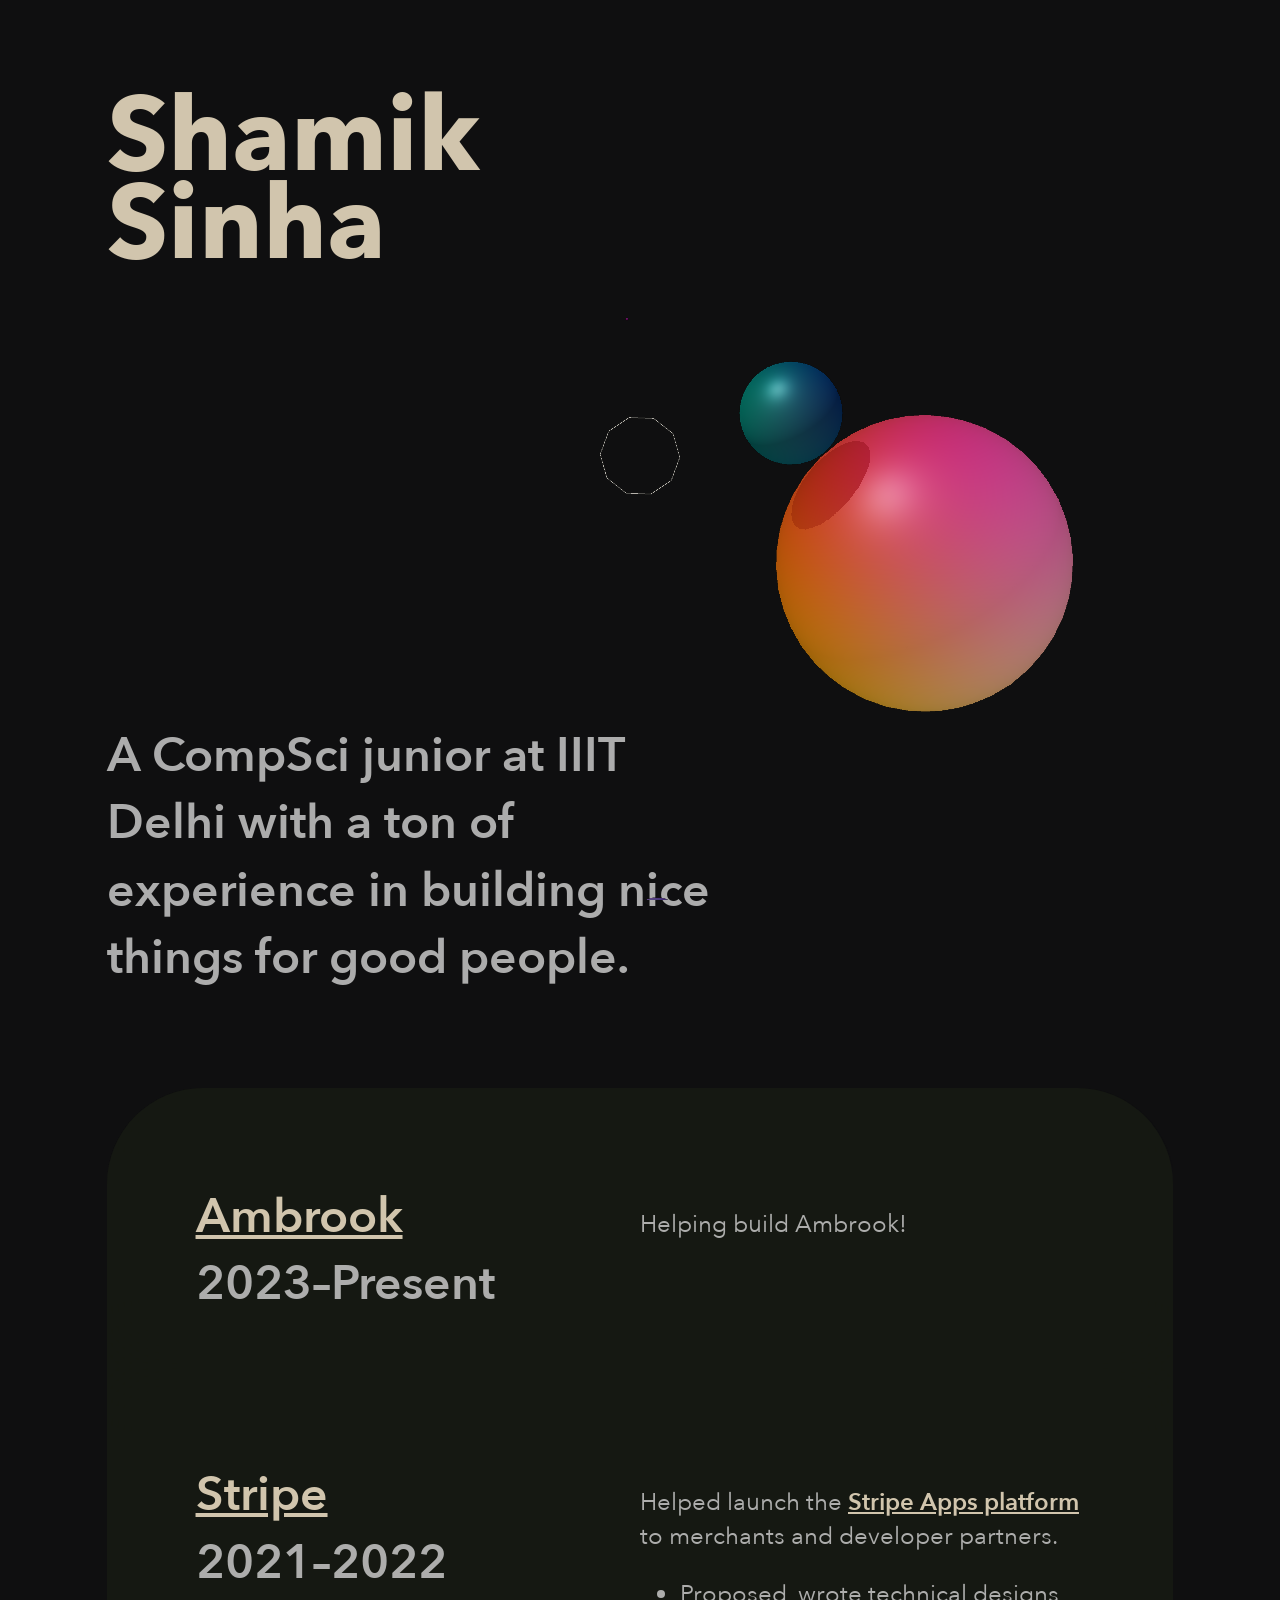
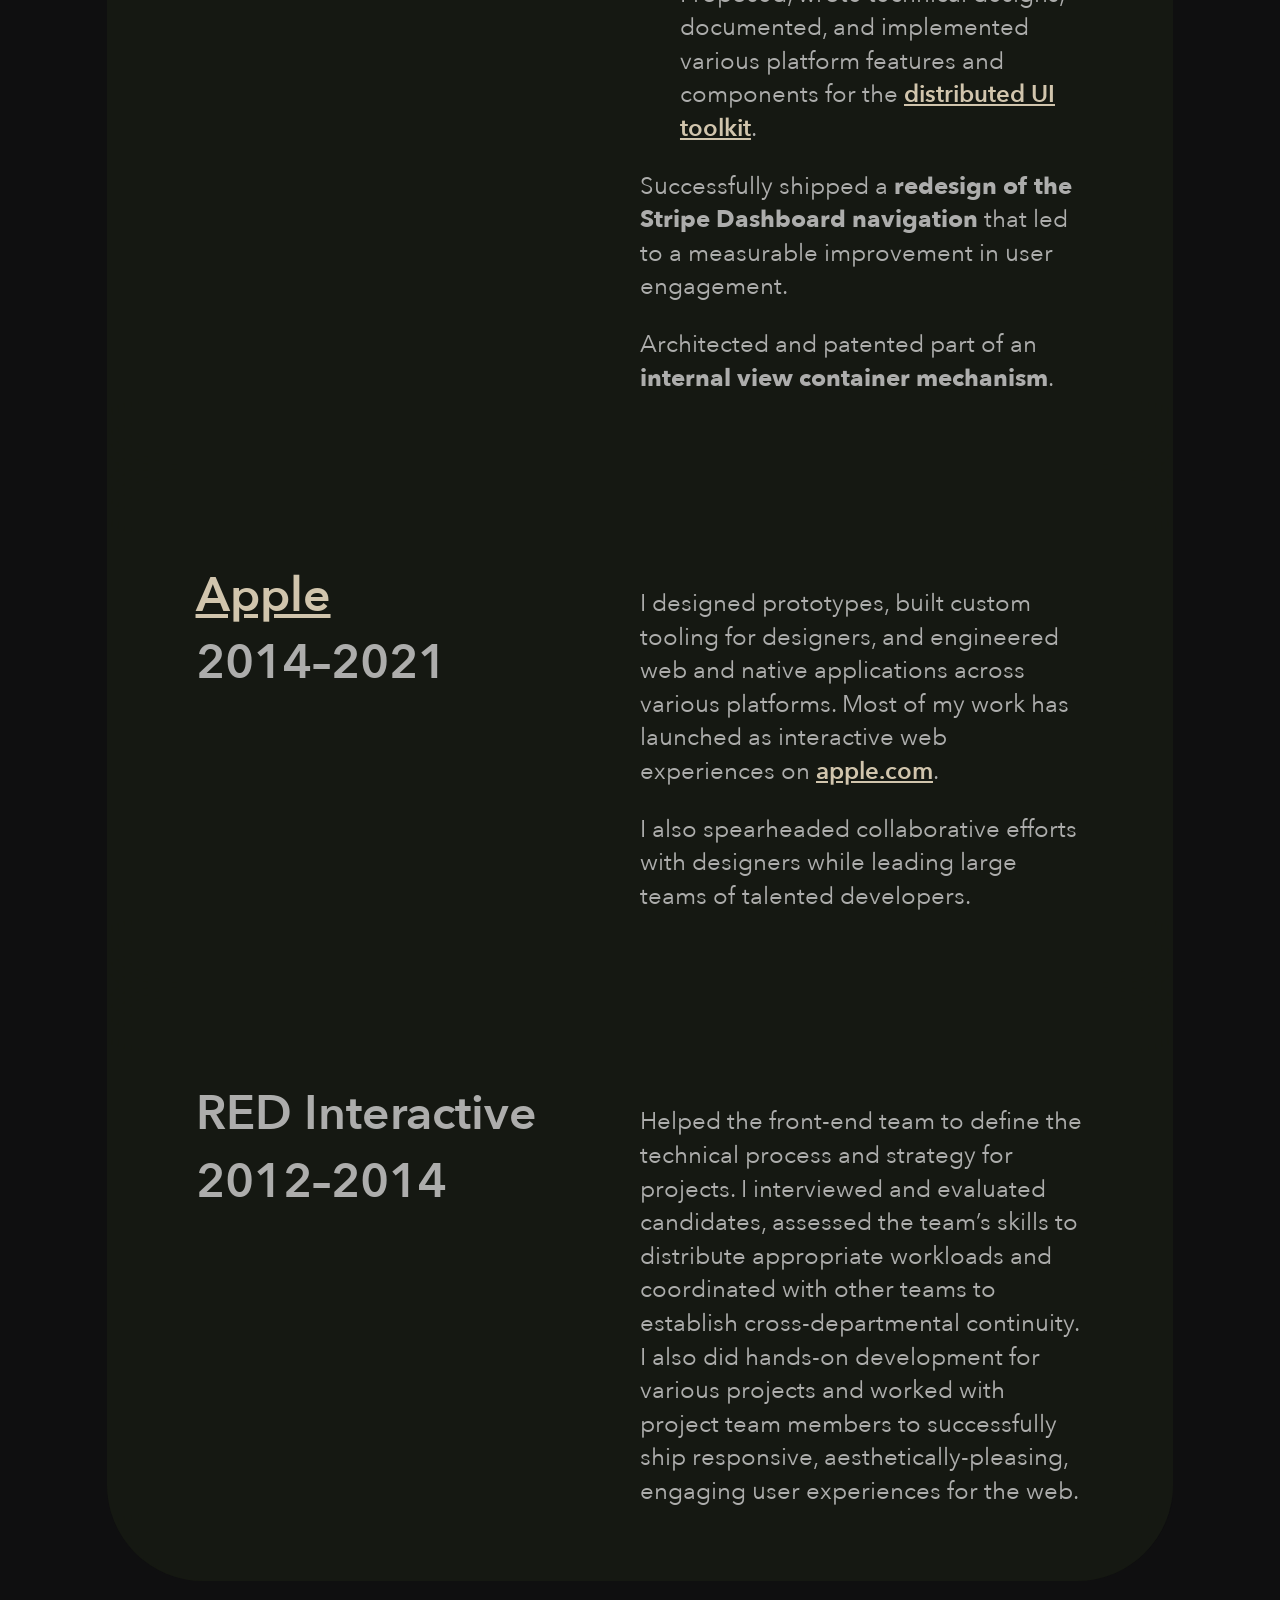
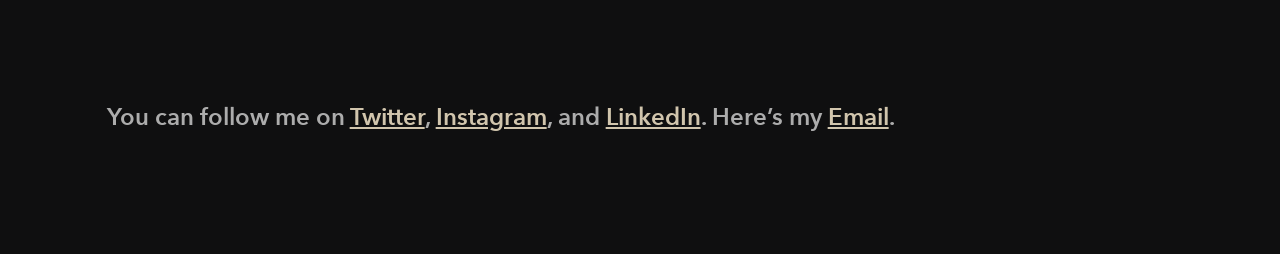
==== index.html @ bb67c959 "new" ====
<!DOCTYPE html>
<html class="no-js" lang="en-US">
<head>
    <meta charset="UTF-8">
    <title>Shamik Sinha | Engineer</title>
    <meta name="viewport" content="width=device-width, initial-scale=1, viewport-fit=cover" />
    <meta name="theme-color" content="#000000">
    <meta name="description" content="Shamik Sinha, CS & Design junior at IIIT Delhi. Building nice things for good people." />
    <meta name="author" content="Shamik Sinha" />
    <script>document.documentElement.classList.remove('no-js');</script>
    <link rel="stylesheet" href="./src/style.css?4">
</head>
<body>
    <div class="canvas-container"></div>
    <main>
        <h1 class="logo"><a href="/">Shamik <br>Sinha</a></h1>
        <p class="intro type-primary">A CompSci junior at IIIT Delhi with a ton of experience in building nice things for good people.</p>
        <section class="timeline">
            <article class="timeline-entry">
                <h2 class="timeline-co type-primary"><a href="https://ambrook.com">Ambrook</a> <span class="timeline-time">2023–Present</span></h2 class="timeline-co">
                <div class="timeline-description">
                    <p>
                        Helping build Ambrook!
                    </p>
                </div>
            </article>
            <article class="timeline-entry">
                <h2 class="timeline-co type-primary"><a href="https://stripe.com">Stripe</a> <span class="timeline-time">2021–2022</span></h2 class="timeline-co">
                <div class="timeline-description">
                    <p>
                        Helped launch the <a href="https://stripe.com/apps">Stripe Apps platform</a> to merchants and developer partners.
                    </p>
                    <ul>
                        <li>Proposed, wrote technical designs, documented, and implemented various platform features and components for the <a href="https://stripe.com/docs/stripe-apps/reference/extensions-sdk-api">distributed UI toolkit</a>.</li>
                    </ul>
                    <p>
                        Successfully shipped a <strong>redesign of the Stripe Dashboard navigation</strong> that led to a measurable improvement in user engagement.
                    </p>
                    <p>
                        Architected and patented part of an <strong>internal view container mechanism</strong>.
                    </p>
                </div>
            </article>
            <article class="timeline-entry">
                <h2 class="timeline-co type-primary"><a href="https://apple.com">Apple</a> <span class="timeline-time">2014–2021</span></h2 class="timeline-co">
                <div class="timeline-description">
                    <p>I designed prototypes, built custom tooling for designers, and engineered web and native applications across various platforms. Most of my work has launched as interactive web experiences on <a href="https://apple.com">apple.com</a>.</p>
                    <p>I also spearheaded collaborative efforts with designers while leading large teams of talented developers.</p>
                </div>
            </article>
            <article class="timeline-entry">
                <h2 class="timeline-co type-primary">RED Interactive <span class="timeline-time">2012–2014</span></h2 class="timeline-co">
                <div class="timeline-description">
                    <p>Helped the front-end team to define the technical process and strategy for projects. I interviewed and evaluated candidates, assessed the team’s skills to distribute appropriate workloads and coordinated with other teams to establish cross-departmental continuity. I also did hands-on development for various projects and worked with project team members to successfully ship responsive, aesthetically-pleasing, engaging user experiences for the web.</p>
                </div>
            </article>
        </section>
        <footer>
            <div class="footer-content">

                <p>You can follow me on <a href="https://x.com/ShamikSinha">Twitter</a>, <a href="https://www.instagram.com/shamik_sinha/">Instagram</a>, and <a href="https://www.linkedin.com/in/shamiksinha/">LinkedIn</a>. Here’s my <a href="mailto:shamik22468@iiitd.ac.in">Email</a>.</p>
            </div>
        </footer>
    </main>
    <script data-goatcounter="https://dannygarcia.goatcounter.com/count" async src="//gc.zgo.at/count.js"></script>
<script type="text/javascript" src="main.built.js"></script></body>
</html>
---- src/style.css ----
/* CSS Mini Reset */
html, body, div, form, fieldset, legend, label { margin: 0; padding: 0;  }
table { border-collapse: collapse; border-spacing: 0; }
th, td { text-align: left; vertical-align: top; }
h1, h2, h3, h4, h5, h6, th, td, caption { font-weight:normal; }
img { border: 0; }

/* Fonts */

@font-face {
    font-family: 'Avenir Next';
    src: local('AvenirNext-Bold'), url('./fonts/AvenirNext-Bold.woff2');
    font-weight: 700;
    font-style: normal;
}

@font-face {
    font-family: 'Avenir Next';
    src: local('AvenirNext-BoldItalic'), url('./fonts/AvenirNext-BoldItalic.woff2');
    font-weight: 700;
    font-style: italic;
}

@font-face {
    font-family: 'Avenir Next';
    src: local('AvenirNext-DemiBold'), url('./fonts/AvenirNext-DemiBold.woff2');
    font-weight: 600;
    font-style: normal;
}

@font-face {
    font-family: 'Avenir Next';
    src: local('AvenirNext-DemiBoldItalic'), url('./fonts/AvenirNext-DemiBoldItalic.woff2');
    font-weight: 600;
    font-style: italic;
}

@font-face {
    font-family: 'Avenir Next';
    src: local('AvenirNext-Heavy'), url('./fonts/AvenirNext-Heavy.woff2');
    font-weight: 900;
    font-style: normal;
}

@font-face {
    font-family: 'Avenir Next';
    src: local('AvenirNext-HeavyItalic'), url('./fonts/AvenirNext-HeavyItalic.woff2');
    font-weight: 900;
    font-style: italic;
}

@font-face {
    font-family: 'Avenir Next';
    src: local('AvenirNext-Italic'), url('./fonts/AvenirNext-Italic.woff2');
    font-weight: 400;
    font-style: italic;
}

@font-face {
    font-family: 'Avenir Next';
    src: local('AvenirNext-Medium'), url('./fonts/AvenirNext-Medium.woff2');
    font-weight: 500;
    font-style: normal;
}

@font-face {
    font-family: 'Avenir Next';
    src: local('AvenirNext-MediumItalic'), url('./fonts/AvenirNext-MediumItalic.woff2');
    font-weight: 500;
    font-style: italic;
}

@font-face {
    font-family: 'Avenir Next';
    src: local('AvenirNext-Regular'), url('./fonts/AvenirNext-Regular.woff2');
    font-weight: 400;
    font-style: normal;
}

@font-face {
    font-family: 'Avenir Next';
    src: local('AvenirNext-UltraLight'), url('./fonts/AvenirNext-UltraLight.woff2');
    font-weight: 200;
    font-style: normal;
}

@font-face {
    font-family: 'Avenir Next';
    src: local('AvenirNext-UltraLightItalic'), url('./fonts/AvenirNext-UltraLightItalic.woff2');
    font-weight: 200;
    font-style: italic;
}  

/* Site Styles */

:root {
    --c-primary: rgb(209, 197, 173);
    --c-secondary: rgba(200,200,200,.85);
    --c-tertiary: hsl(88, 25%, 11%, .5);
    
    --v-space: 6rem;
    --canvas-height: 80vh;
    --f-weight: 600;
    --border-radius: min(10vw, var(--v-space));
}

html {
    font-size: 16px;
    line-height: 1.5;
    background: rgb(15, 15, 16);
    /* font-family: -apple-system, BlinkMacSystemFont, "Helvetica Neue", sans-serif; */
    font-family: "Avenir Next", Avenir, "Helvetica Neue", sans-serif;
    color: var(--c-secondary);
    box-sizing: border-box;
}

.canvas-container {
    position: fixed;
    top: 0;
    right: 0;
    left: 0;
    height: 100vh;
    z-index: 1;
    pointer-events: none;
}

a {
    color: var(--c-primary);
    /* text-decoration: none; */
    font-weight: var(--f-weight);
}

a:hover {
    text-decoration: none;
}

main {
    /* visibility: hidden; */
    display: grid;
    grid-template-columns: 1fr 6fr 4fr 1fr;
    grid-template-rows: 1fr 3fr auto;
    grid-template-areas:
    ". header header ."
    ". intro . ."
    ". timeline timeline ."
    "footer footer footer footer";
}

.logo {
    margin: var(--v-space) 0 0 0;
    opacity: 0;
    will-change: opacity;
    
    grid-area: header;
    align-self: end;
}
.no-js .logo { opacity: 1; }

.loaded .logo {
    animation-name: fadeIn;
    animation-duration: 2s;
    animation-delay: .25s;
    animation-timing-function: ease-out;
    animation-fill-mode: forwards;
}

.logo a {
    font-size: 6.5rem;
    font-weight: 700;
    line-height: 0.8;
    text-decoration: none;
}

.type-primary {
    font-weight: var(--f-weight);
    font-size: 3rem;
    line-height: 1.4;
}

.intro {
    /* z-index: 2; */
    opacity: 0;
    will-change: opacity;
    margin: var(--v-space) 0;
    
    grid-area: intro;
    align-self: end;
}
.no-js .intro { opacity: 1; }

.loaded .intro {
    animation-name: fadeIn;
    animation-duration: 2.2s;
    animation-delay: .5s;
    animation-timing-function: ease-out;
    animation-fill-mode: forwards;
}

.timeline {
    grid-area: timeline;
}

.timeline-entry {
    z-index: 2;
    background: var(--c-tertiary);
    backdrop-filter: saturate(180%) blur(40px);
    -webkit-backdrop-filter: saturate(180%) blur(40px);
    
    position: relative;
    padding: calc(var(--v-space)/2) 0;
    
    display: grid;
    grid-template-columns: 1fr 5fr 5fr 1fr;
    grid-template-rows: auto;
    grid-template-areas:
    ". co description .";
}

.timeline-entry:first-child {
    border-top-left-radius: var(--border-radius);
    border-top-right-radius: var(--border-radius);
}

.timeline-entry:last-child {
    border-bottom-left-radius: var(--border-radius);
    border-bottom-right-radius: var(--border-radius);
}

.timeline-co {
    margin: calc(var(--v-space) * .5) 0 0;
    grid-area: co;
}

.timeline-co a {
    color: var(--c-primary);
}

.timeline-time {
    display: block;
}

.timeline-description {
    margin: calc(var(--v-space) * .5) 0 0;
    font-weight: normal;
    font-size: 1.5rem;
    line-height: 1.4;
    
    grid-area: description;
}

footer {
    grid-area: footer;
    
    display: grid;
    grid-template-columns: 1fr 5fr 5fr 1fr;
    grid-template-rows: auto;
    grid-template-areas:
    ". p p ."
}

footer .footer-content {
    z-index: 1;
    padding: var(--v-space) 0;
    font-weight: var(--f-weight);
    font-size: 1.5rem;
    line-height: 1.4;
    
    grid-area: p;
}

@media only screen and (max-width: 834px) {
    :root {
        --v-space: 4rem;
    }
    html {
        font-size: 14px;
    }
    main {
        grid-template-columns: 1fr 8fr 2fr 1fr;
    }
}

@media only screen and (max-width: 736px) {
    :root {
        --v-space: 3rem;
    }
    html {
        font-size: 12px;
    }
    main {
        grid-template-columns: 1fr 10fr 0fr 1fr;
    }
    .timeline-entry {
        grid-template-columns: 1fr 5fr 5fr 1fr;
        grid-template-rows: 1fr auto;
        grid-template-areas:
        ". hr hr ."
        ". co co ."
        ". description description .";
    }
}

@keyframes fadeIn {
    0% { opacity: 0; }
    100% { opacity: 1; }
}
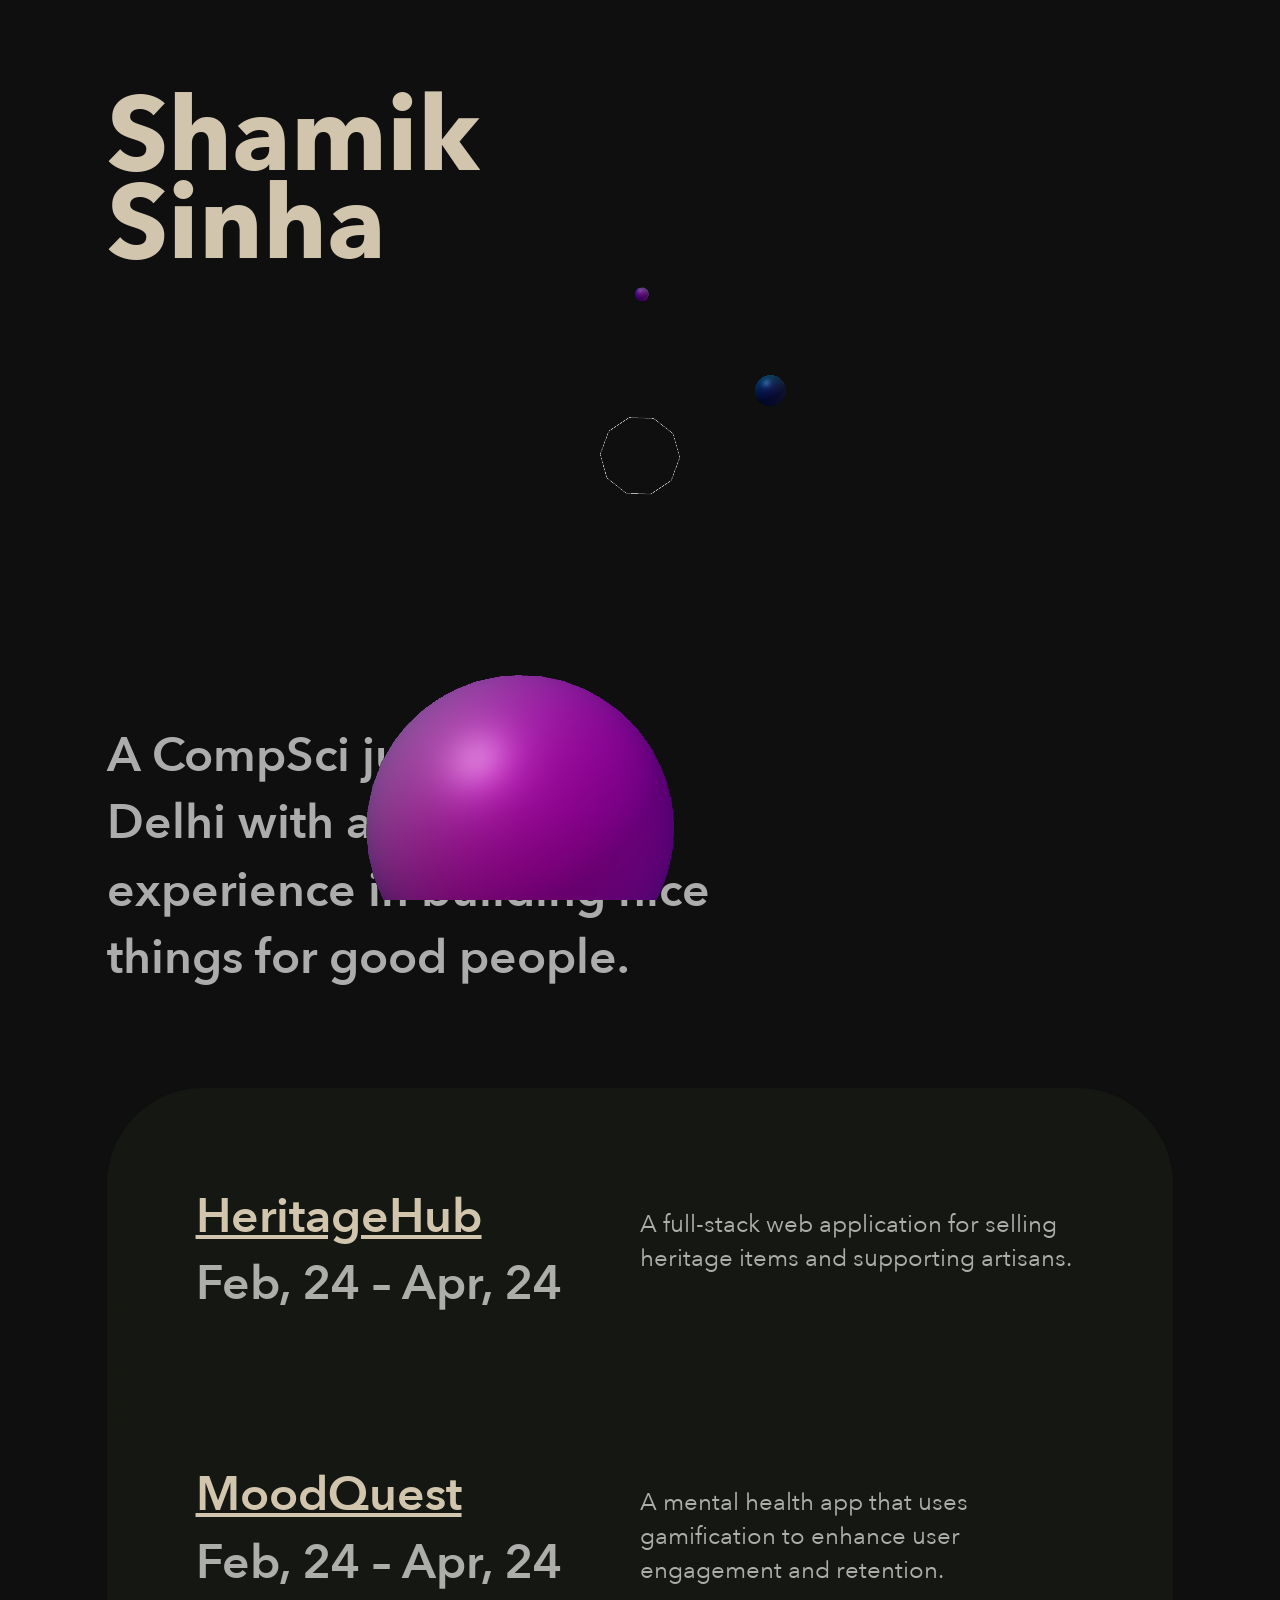
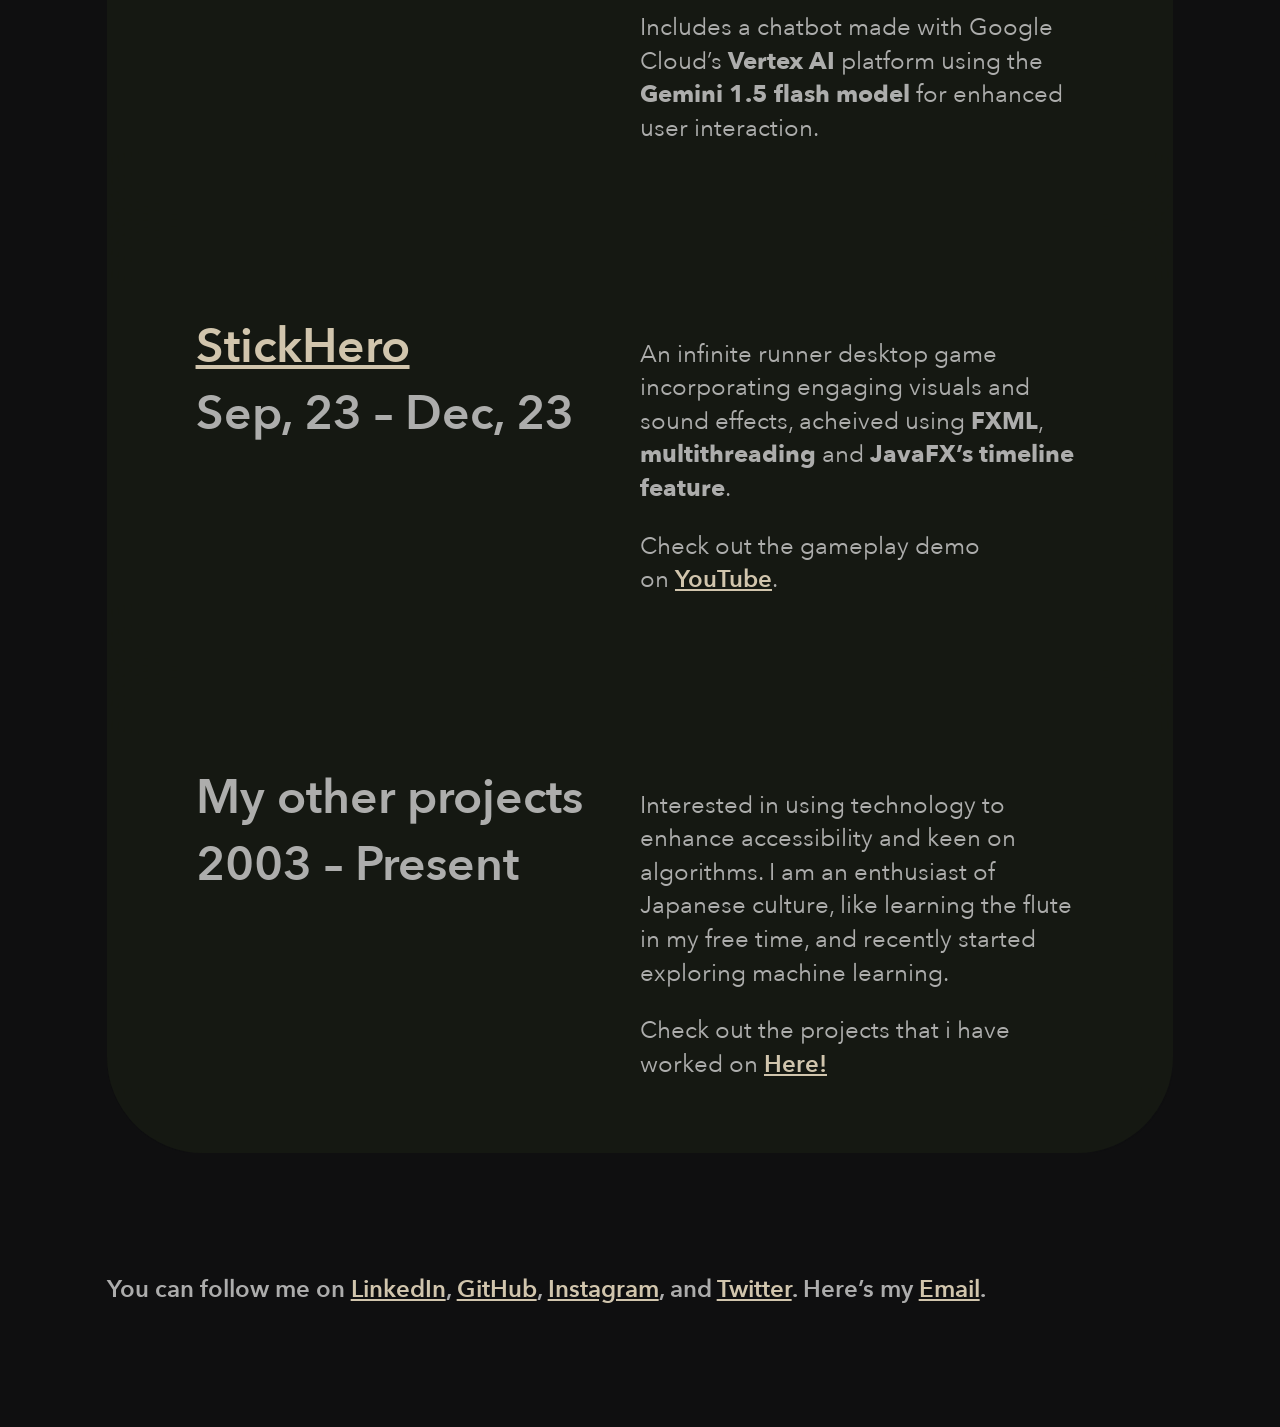
==== commit 4dc6025b: "new" ====
--- a/index.html
+++ b/index.html
@@ -17,48 +17,49 @@
         <p class="intro type-primary">A CompSci junior at IIIT Delhi with a ton of experience in building nice things for good people.</p>
         <section class="timeline">
             <article class="timeline-entry">
-                <h2 class="timeline-co type-primary"><a href="https://ambrook.com">Ambrook</a> <span class="timeline-time">2023–Present</span></h2 class="timeline-co">
+                <h2 class="timeline-co type-primary"><a href="http://heritagehubonline.pythonanywhere.com/">HeritageHub</a> <span class="timeline-time">Feb, 24 – Apr, 24</span></h2 class="timeline-co">
                 <div class="timeline-description">
                     <p>
-                        Helping build Ambrook!
+                        A full-stack web application for selling heritage items and supporting artisans.
                     </p>
                 </div>
             </article>
             <article class="timeline-entry">
-                <h2 class="timeline-co type-primary"><a href="https://stripe.com">Stripe</a> <span class="timeline-time">2021–2022</span></h2 class="timeline-co">
+                <h2 class="timeline-co type-primary"><a href="https://github.com/theshamiksinha/MoodQuest">MoodQuest</a> <span class="timeline-time">Feb, 24 – Apr, 24</span></h2 class="timeline-co">
                 <div class="timeline-description">
                     <p>
-                        Helped launch the <a href="https://stripe.com/apps">Stripe Apps platform</a> to merchants and developer partners.
+                        A mental health app that uses gamification to enhance user engagement and retention.
                     </p>
-                    <ul>
+                    <!-- <ul>
                         <li>Proposed, wrote technical designs, documented, and implemented various platform features and components for the <a href="https://stripe.com/docs/stripe-apps/reference/extensions-sdk-api">distributed UI toolkit</a>.</li>
-                    </ul>
+                    </ul> -->
                     <p>
-                        Successfully shipped a <strong>redesign of the Stripe Dashboard navigation</strong> that led to a measurable improvement in user engagement.
+                        Includes a chatbot made with Google Cloud’s <strong>Vertex AI</strong> platform using the <strong>Gemini 1.5 flash model</strong> for enhanced user interaction.
                     </p>
-                    <p>
+                    <!-- <p>
                         Architected and patented part of an <strong>internal view container mechanism</strong>.
-                    </p>
+                    </p> -->
                 </div>
             </article>
             <article class="timeline-entry">
-                <h2 class="timeline-co type-primary"><a href="https://apple.com">Apple</a> <span class="timeline-time">2014–2021</span></h2 class="timeline-co">
+                <h2 class="timeline-co type-primary"><a href="https://github.com/theshamiksinha/StickHero-Game-JavaFX">StickHero</a> <span class="timeline-time">Sep, 23 – Dec, 23</span></h2 class="timeline-co">
                 <div class="timeline-description">
-                    <p>I designed prototypes, built custom tooling for designers, and engineered web and native applications across various platforms. Most of my work has launched as interactive web experiences on <a href="https://apple.com">apple.com</a>.</p>
-                    <p>I also spearheaded collaborative efforts with designers while leading large teams of talented developers.</p>
+                    <p>An infinite runner desktop game incorporating engaging visuals and sound effects, acheived using <strong>FXML</strong>, <strong>multithreading</strong> and <strong>JavaFX’s timeline feature</strong>.</p>
+                    <p>Check out the gameplay demo on <a href="https://www.youtube.com/watch?v=5iBd60uciAk">YouTube</a>.</p>
                 </div>
             </article>
             <article class="timeline-entry">
-                <h2 class="timeline-co type-primary">RED Interactive <span class="timeline-time">2012–2014</span></h2 class="timeline-co">
+                <h2 class="timeline-co type-primary">My other projects <span class="timeline-time">2003 – Present</span></h2 class="timeline-co">
                 <div class="timeline-description">
-                    <p>Helped the front-end team to define the technical process and strategy for projects. I interviewed and evaluated candidates, assessed the team’s skills to distribute appropriate workloads and coordinated with other teams to establish cross-departmental continuity. I also did hands-on development for various projects and worked with project team members to successfully ship responsive, aesthetically-pleasing, engaging user experiences for the web.</p>
+                    <p>Interested in using technology to enhance accessibility and keen on algorithms. I am an enthusiast of Japanese culture, like learning the flute in my free time, and recently started exploring machine learning.</p>
+                    <p>Check out the projects that i have worked on <a href="https://github.com/theshamiksinha">Here!</a></p>
                 </div>
             </article>
         </section>
         <footer>
             <div class="footer-content">
 
-                <p>You can follow me on <a href="https://x.com/ShamikSinha">Twitter</a>, <a href="https://www.instagram.com/shamik_sinha/">Instagram</a>, and <a href="https://www.linkedin.com/in/shamiksinha/">LinkedIn</a>. Here’s my <a href="mailto:shamik22468@iiitd.ac.in">Email</a>.</p>
+                <p>You can follow me on <a href="https://www.linkedin.com/in/shamiksinha/">LinkedIn</a>, <a href="https://github.com/theshamiksinha">GitHub</a>, <a href="https://www.instagram.com/shamik_sinha/">Instagram</a>, and <a href="https://x.com/ShamikSinha">Twitter</a>. Here’s my <a href="mailto:shamik22468@iiitd.ac.in">Email</a>.</p>
             </div>
         </footer>
     </main>
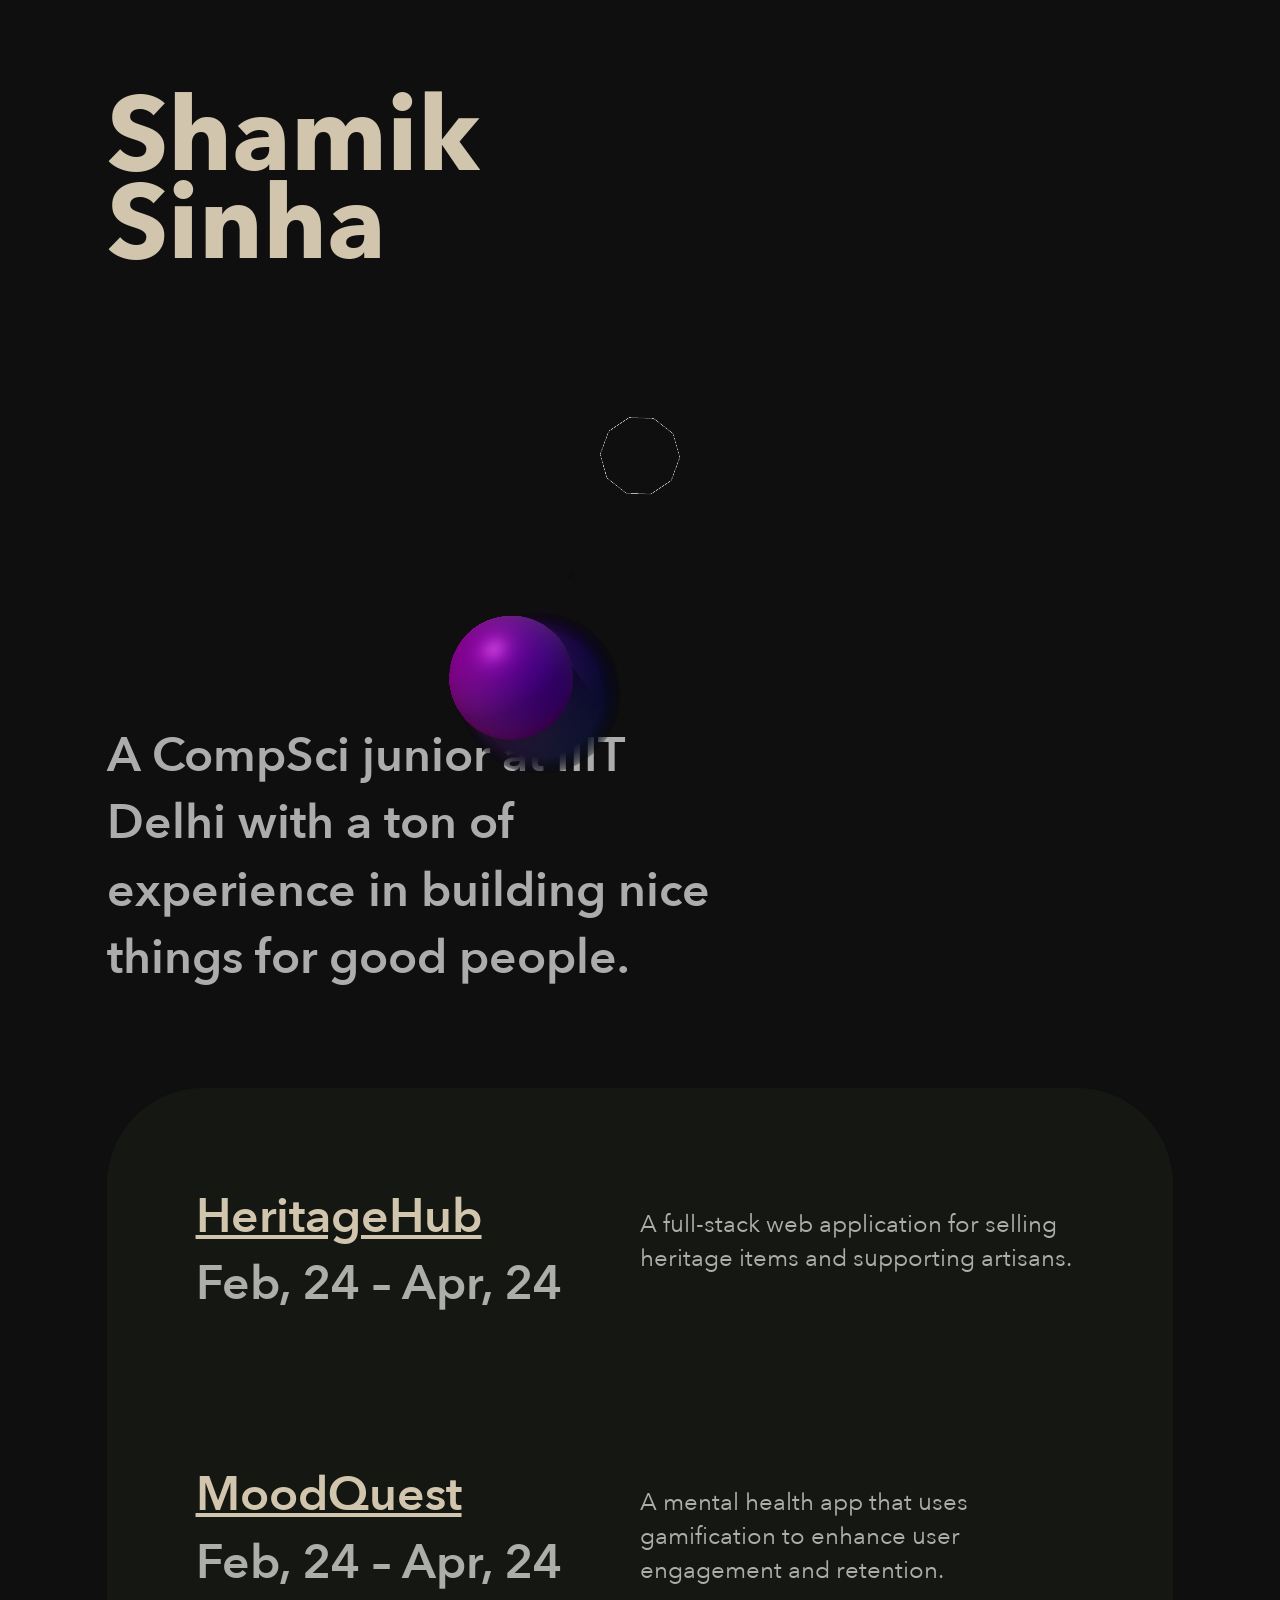
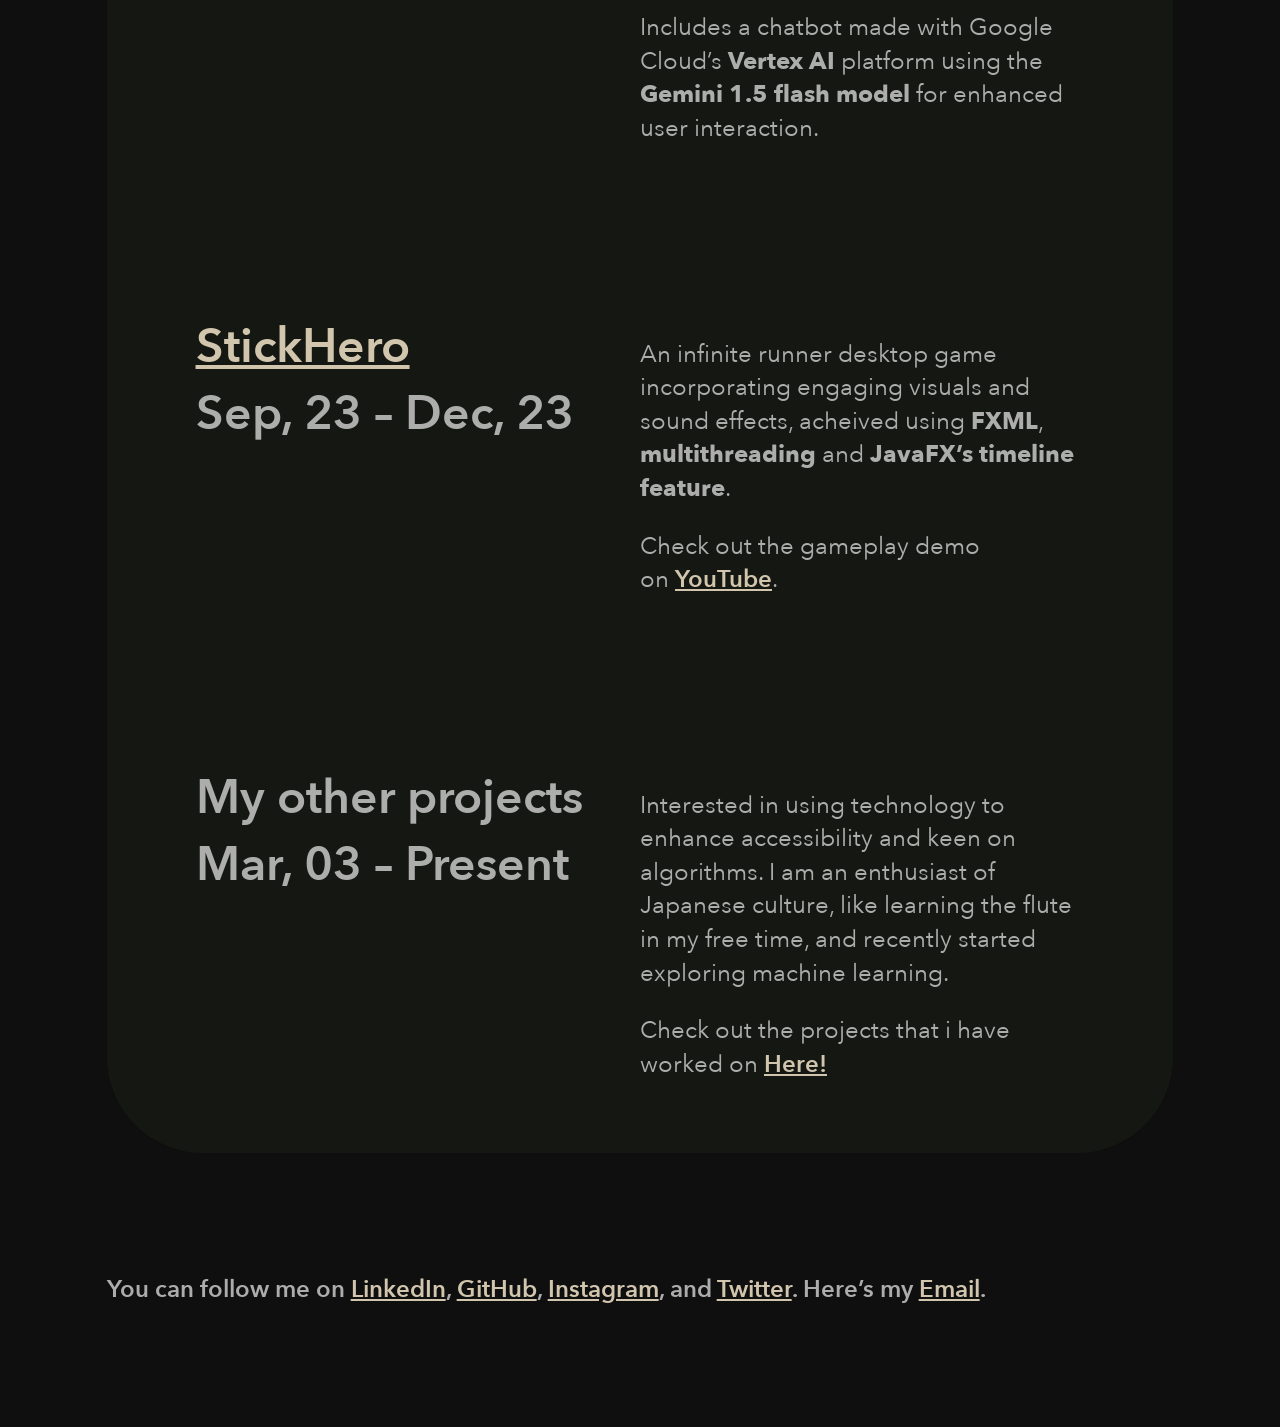
==== commit 6e025d20: "Update index.html" ====
--- a/index.html
+++ b/index.html
@@ -49,7 +49,7 @@
                 </div>
             </article>
             <article class="timeline-entry">
-                <h2 class="timeline-co type-primary">My other projects <span class="timeline-time">2003 – Present</span></h2 class="timeline-co">
+                <h2 class="timeline-co type-primary">My other projects <span class="timeline-time">Mar, 03 – Present</span></h2 class="timeline-co">
                 <div class="timeline-description">
                     <p>Interested in using technology to enhance accessibility and keen on algorithms. I am an enthusiast of Japanese culture, like learning the flute in my free time, and recently started exploring machine learning.</p>
                     <p>Check out the projects that i have worked on <a href="https://github.com/theshamiksinha">Here!</a></p>
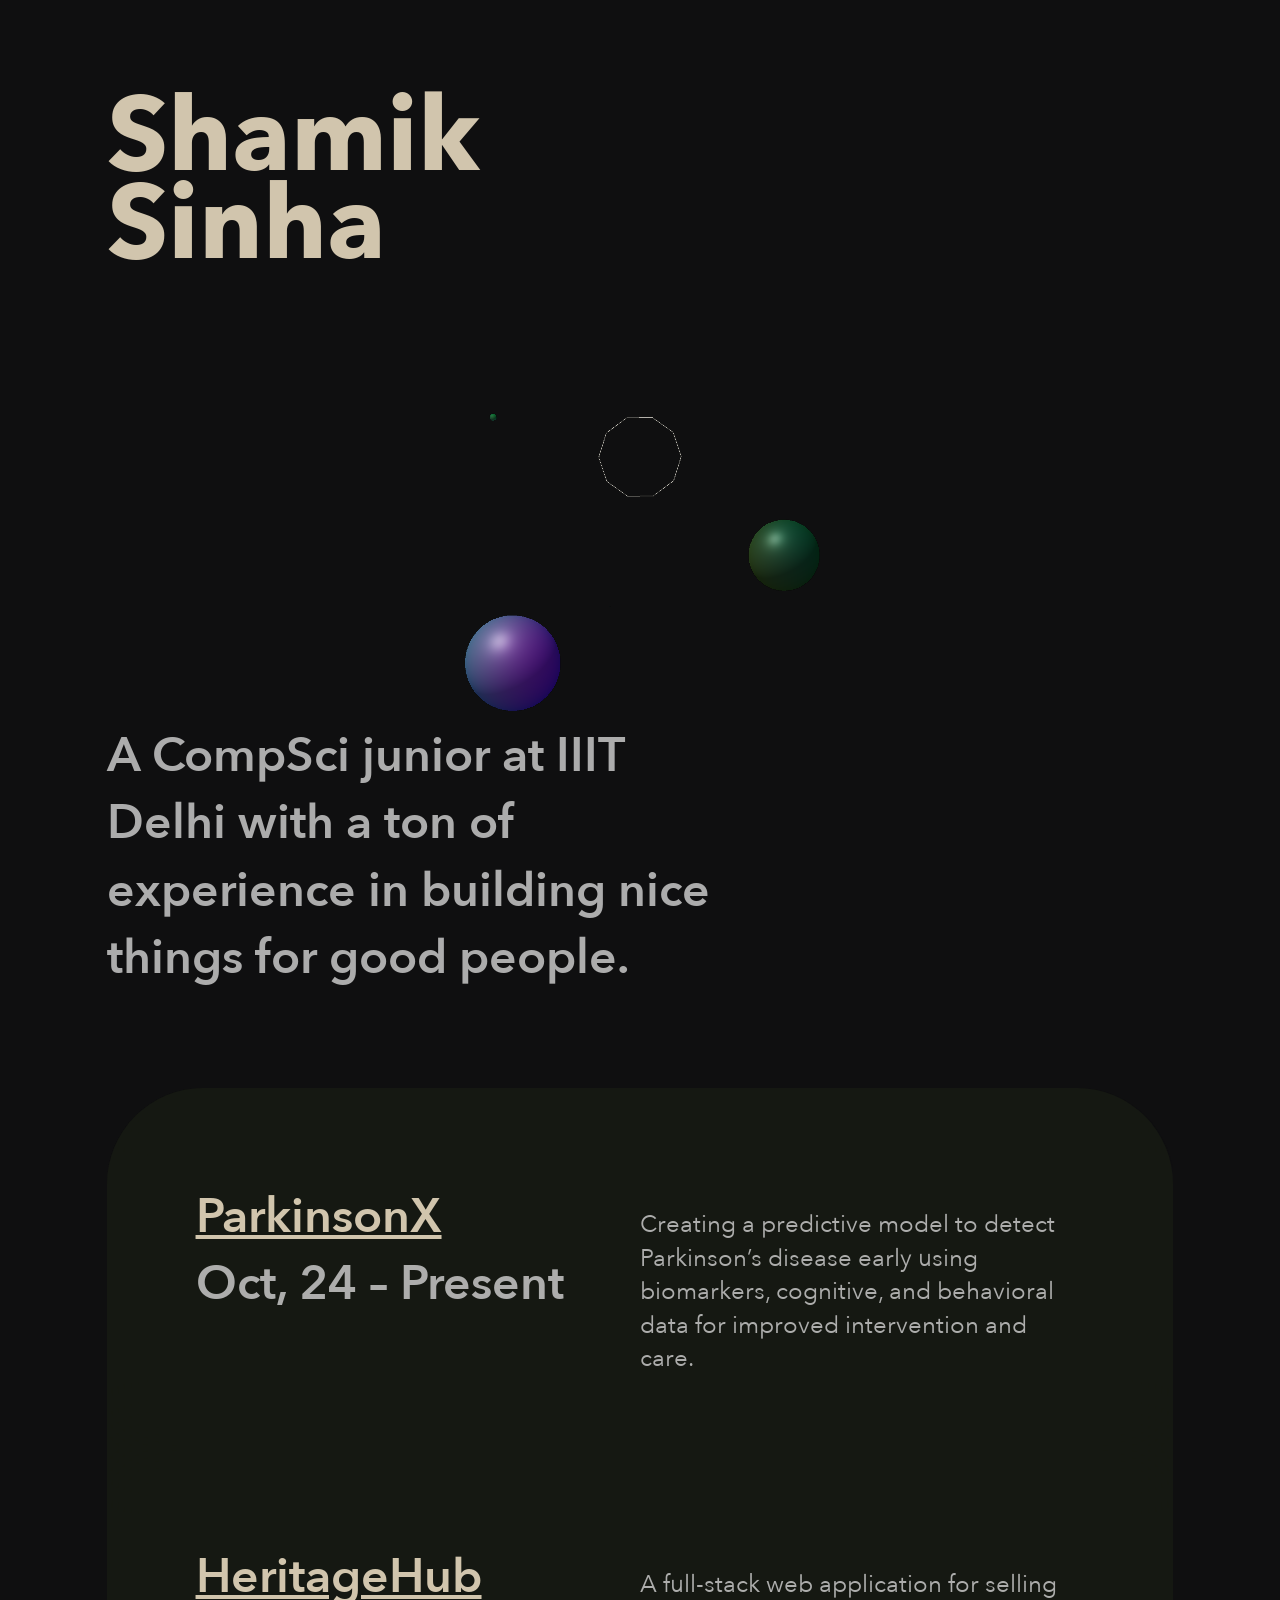
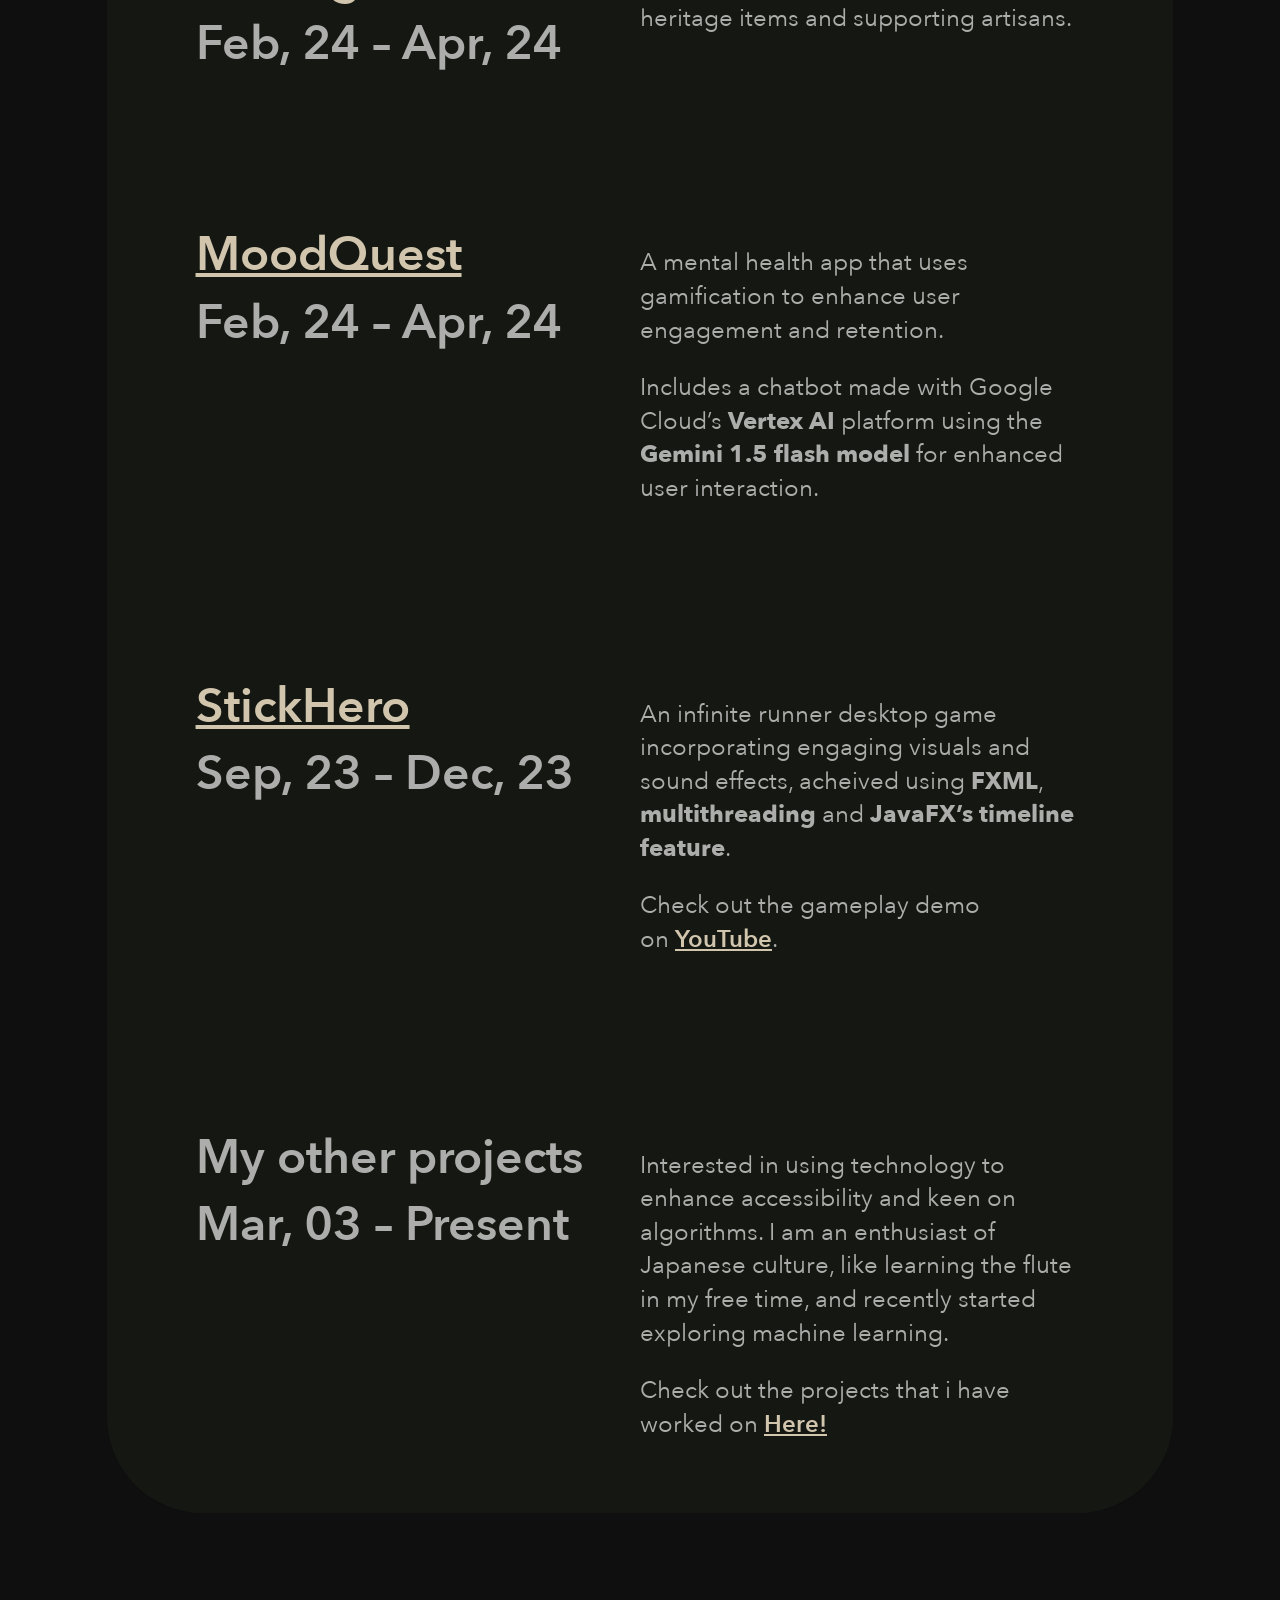
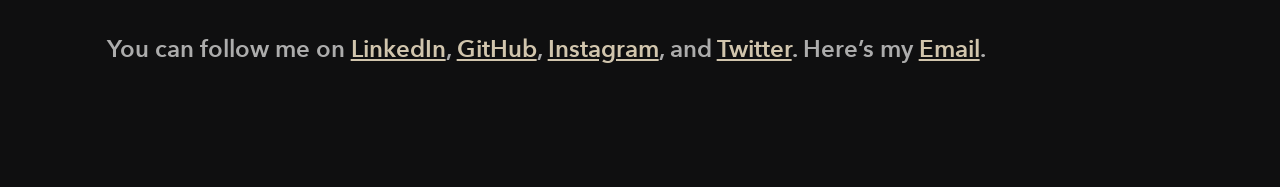
==== commit 4c00cea1: "addedMLproj" ====
--- a/index.html
+++ b/index.html
@@ -16,6 +16,14 @@
         <h1 class="logo"><a href="/">Shamik <br>Sinha</a></h1>
         <p class="intro type-primary">A CompSci junior at IIIT Delhi with a ton of experience in building nice things for good people.</p>
         <section class="timeline">
+            <article class="timeline-entry">
+                <h2 class="timeline-co type-primary"><a href="https://github.com/theshamiksinha/ParkinsonPrediction_BioMarkers_MachineLearning">ParkinsonX</a> <span class="timeline-time">Oct, 24 – Present</span></h2 class="timeline-co">
+                <div class="timeline-description">
+                    <p>
+                        Creating a predictive model to detect Parkinson’s disease early using biomarkers, cognitive, and behavioral data for improved intervention and care.
+                    </p>
+                </div>
+            </article>
             <article class="timeline-entry">
                 <h2 class="timeline-co type-primary"><a href="http://heritagehubonline.pythonanywhere.com/">HeritageHub</a> <span class="timeline-time">Feb, 24 – Apr, 24</span></h2 class="timeline-co">
                 <div class="timeline-description">
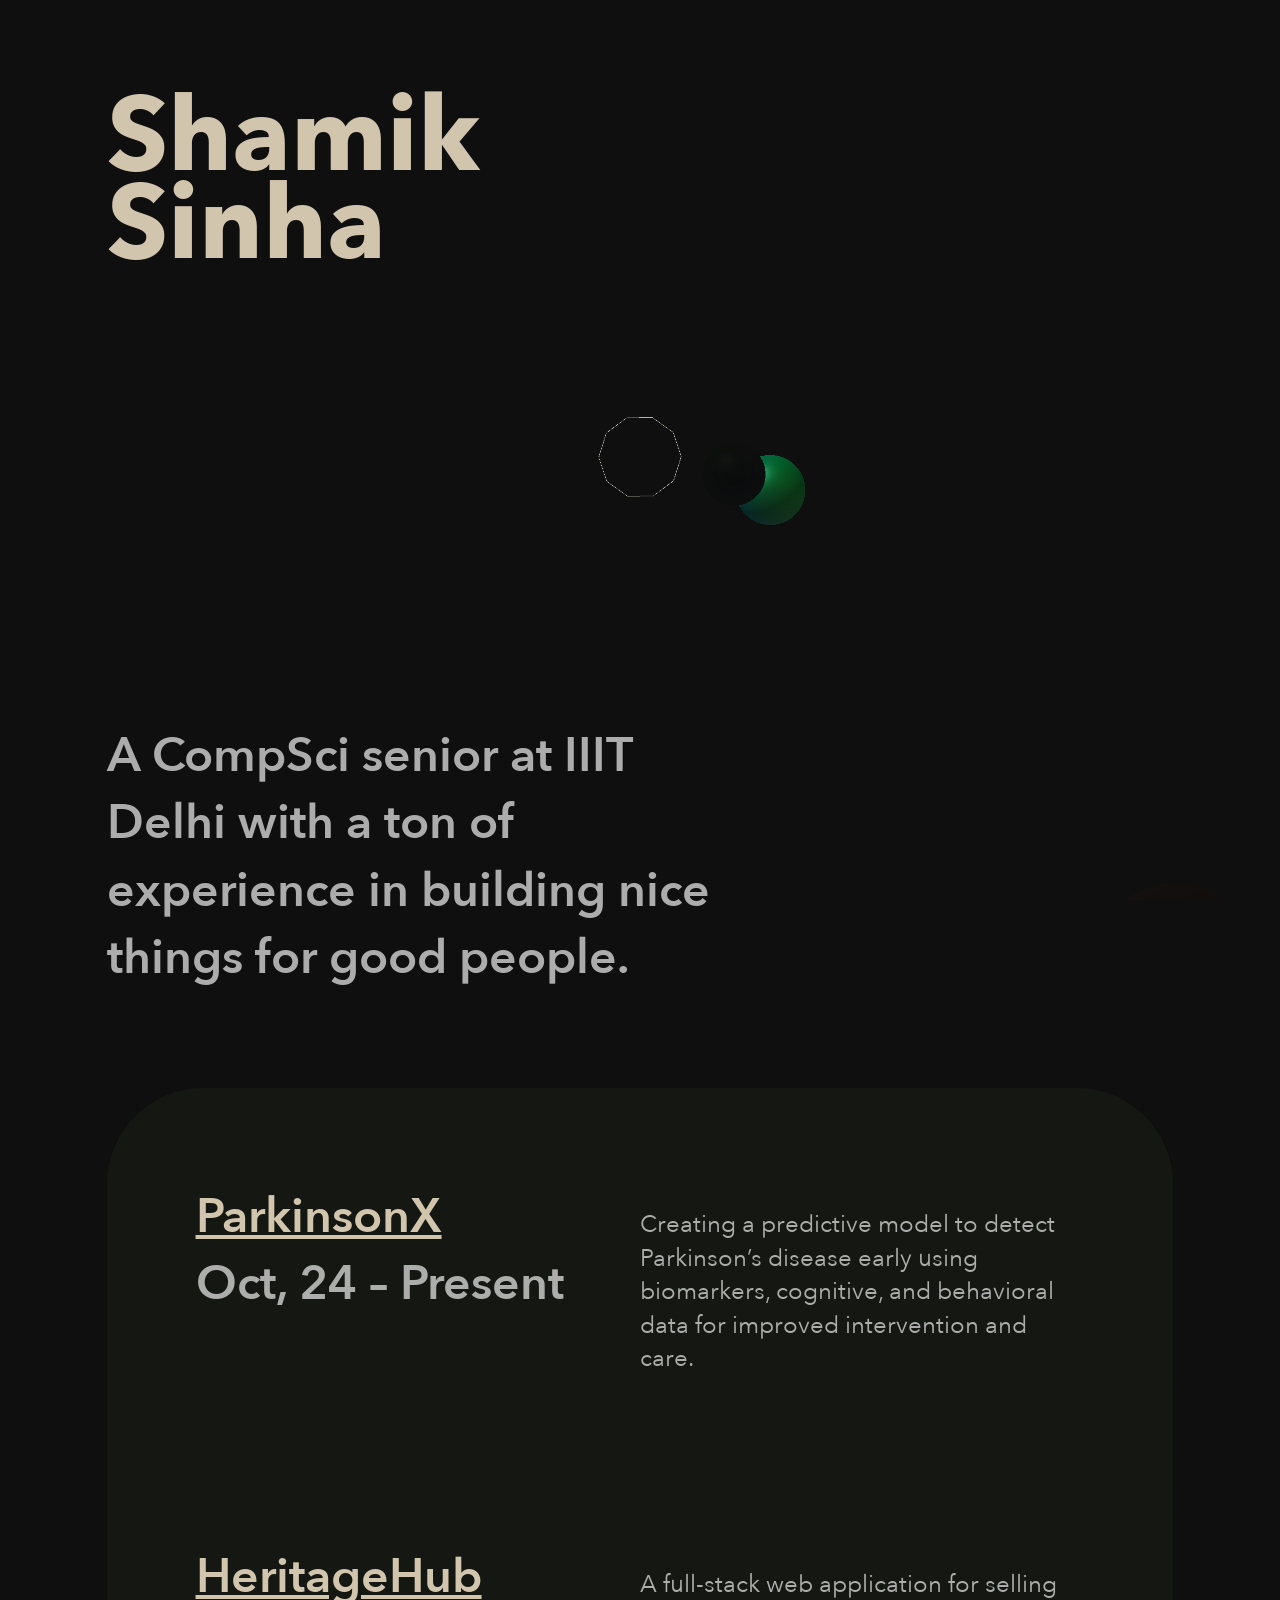
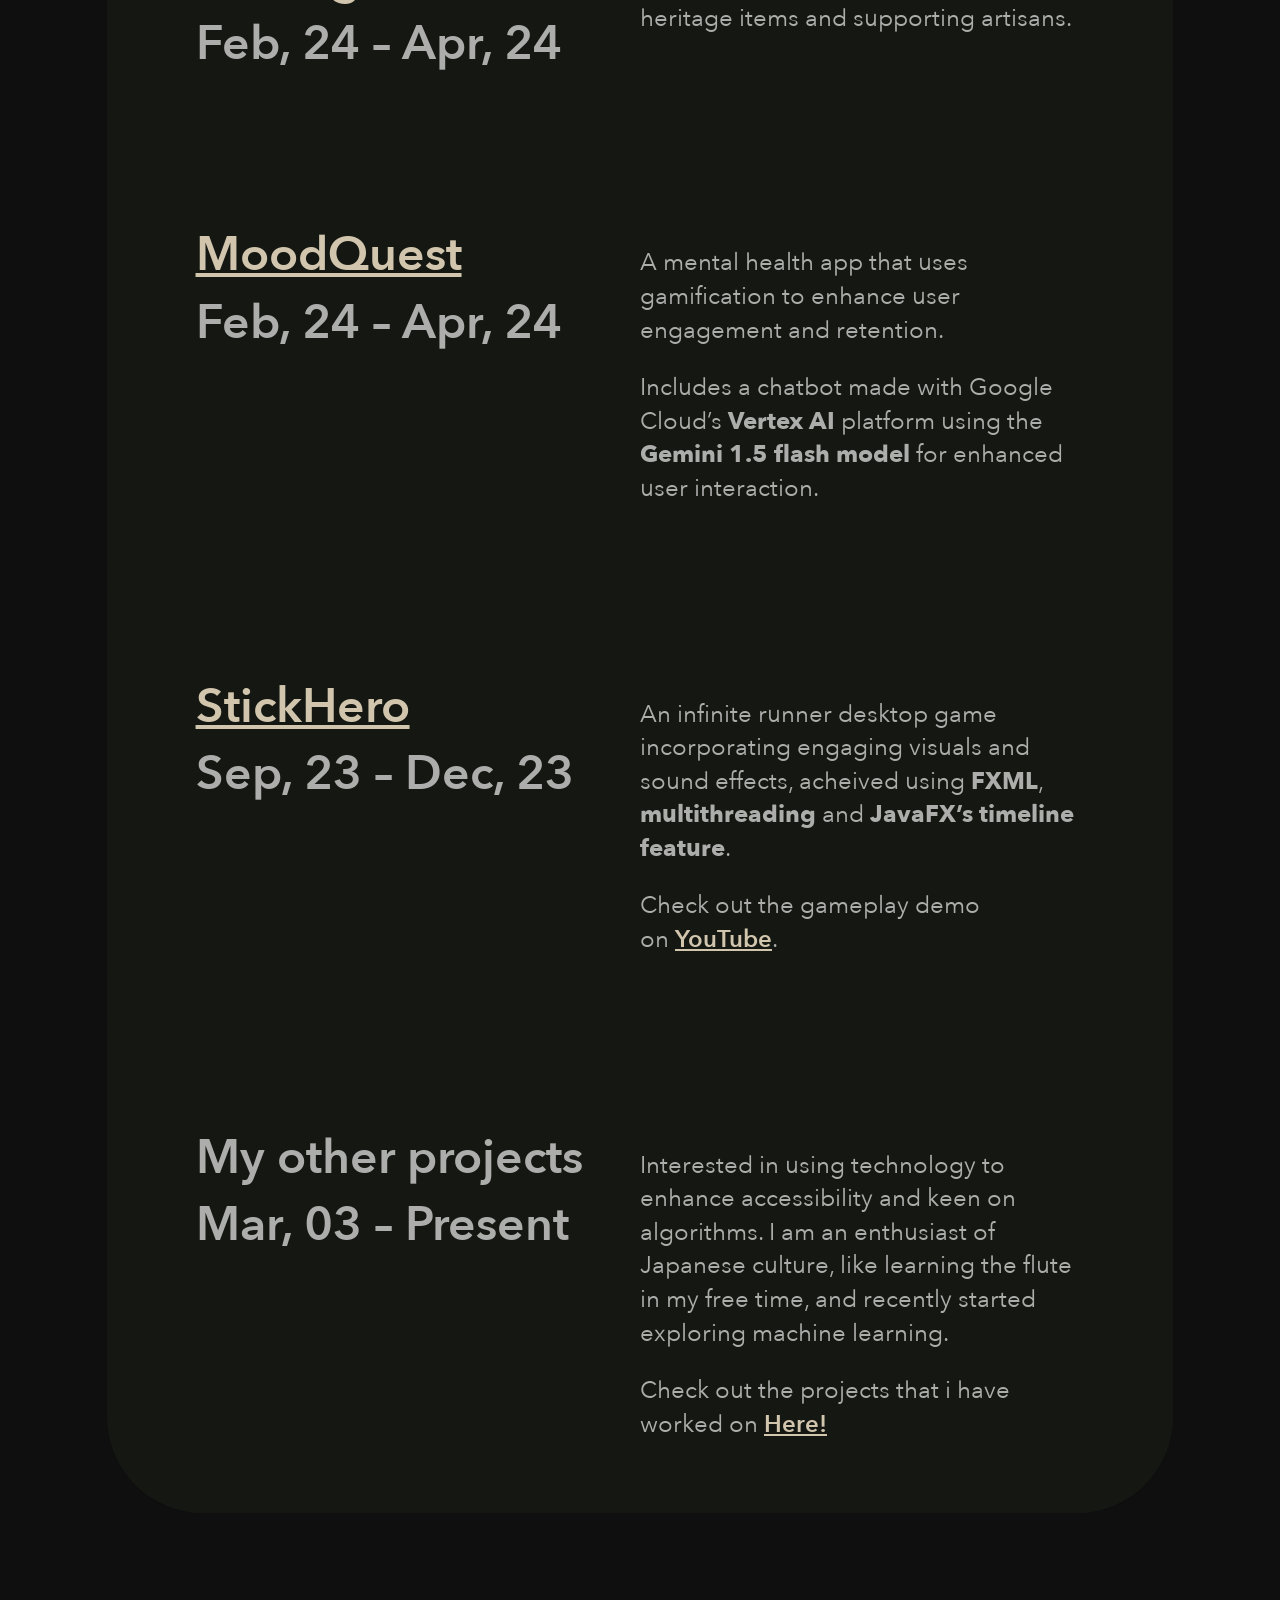
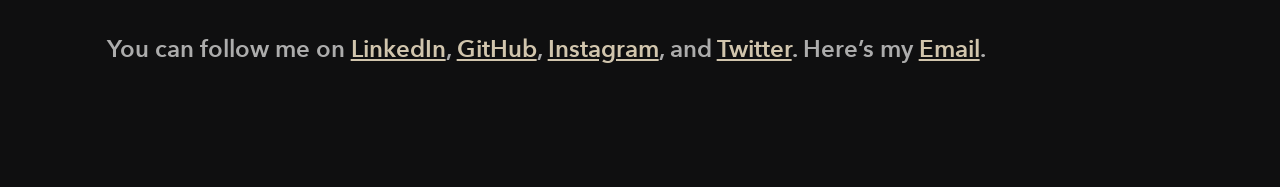
==== commit e5efeed8: "Update introduction" ====
--- a/index.html
+++ b/index.html
@@ -14,7 +14,7 @@
     <div class="canvas-container"></div>
     <main>
         <h1 class="logo"><a href="/">Shamik <br>Sinha</a></h1>
-        <p class="intro type-primary">A CompSci junior at IIIT Delhi with a ton of experience in building nice things for good people.</p>
+        <p class="intro type-primary">A CompSci senior at IIIT Delhi with a ton of experience in building nice things for good people.</p>
         <section class="timeline">
             <article class="timeline-entry">
                 <h2 class="timeline-co type-primary"><a href="https://github.com/theshamiksinha/ParkinsonPrediction_BioMarkers_MachineLearning">ParkinsonX</a> <span class="timeline-time">Oct, 24 – Present</span></h2 class="timeline-co">
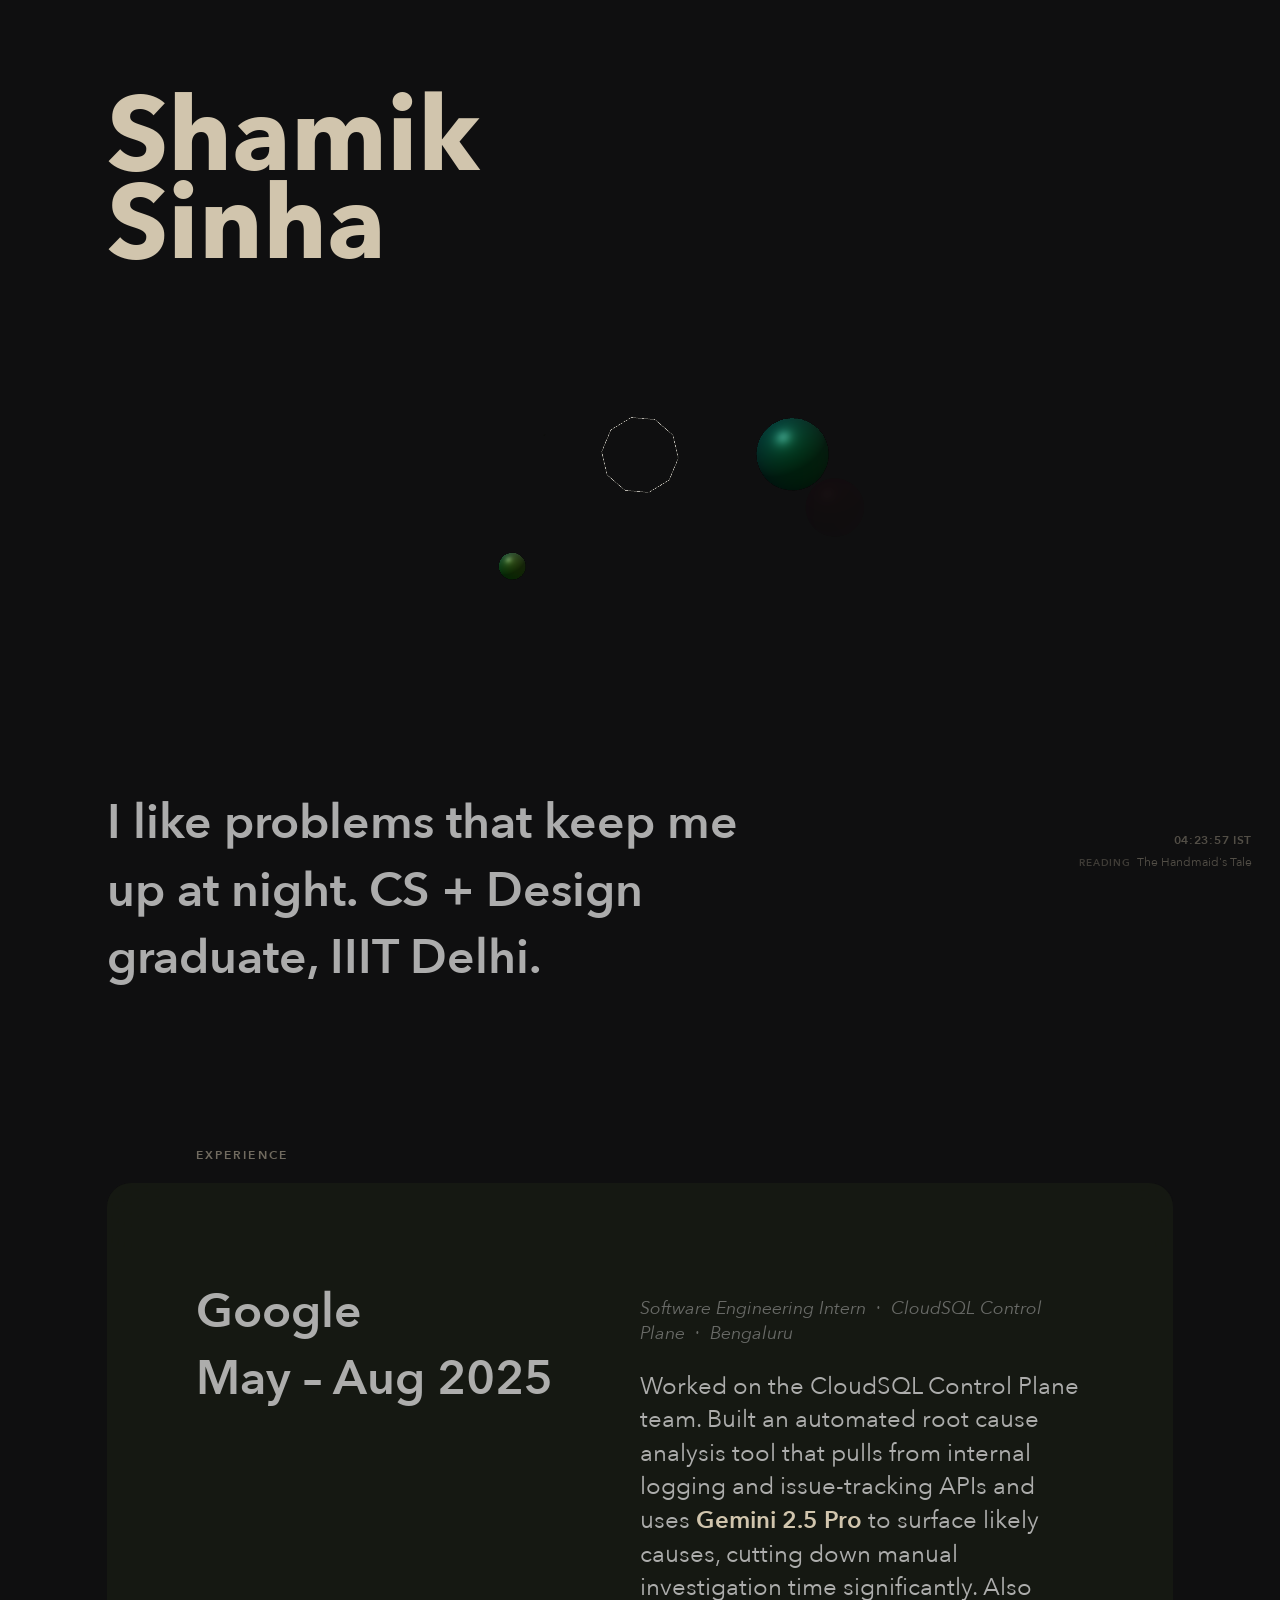
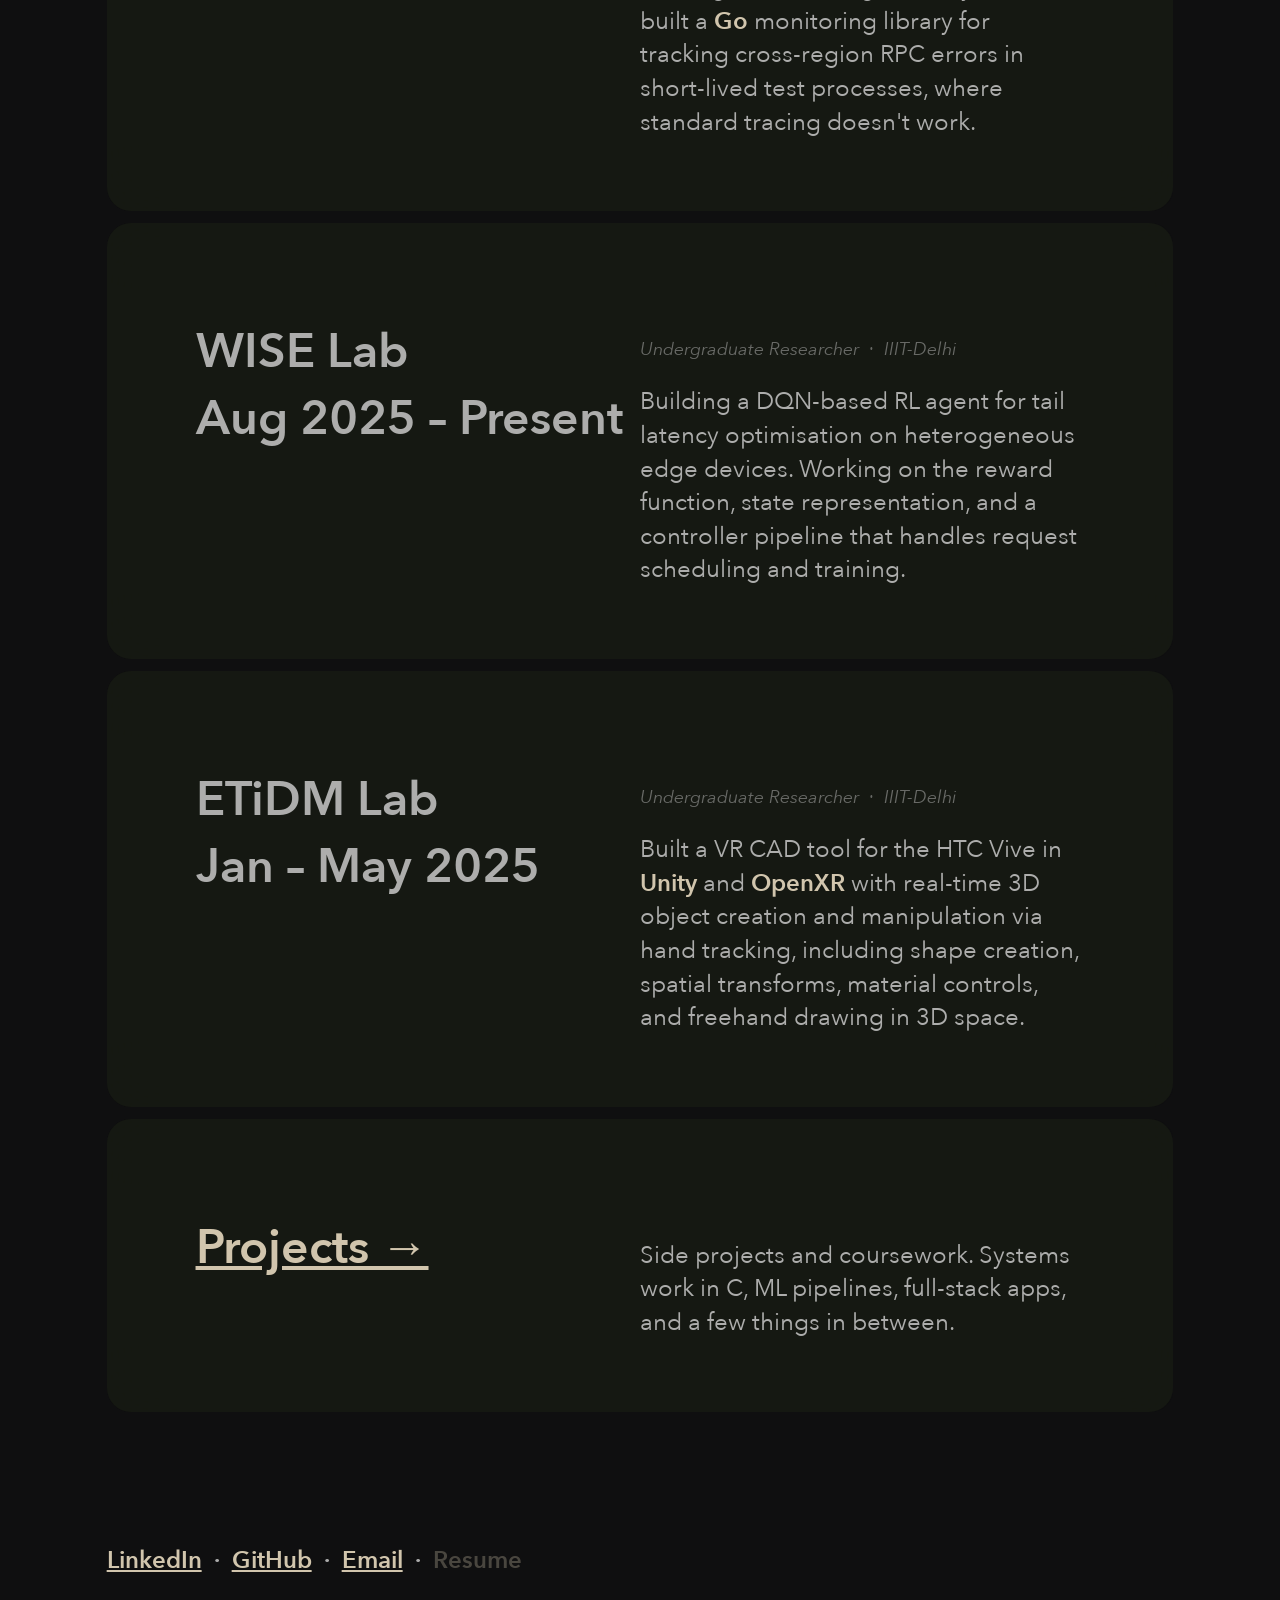
==== commit e4a64b37: "modifications" ====
--- a/index.html
+++ b/index.html
@@ -2,75 +2,148 @@
 <html class="no-js" lang="en-US">
 <head>
     <meta charset="UTF-8">
-    <title>Shamik Sinha | Engineer</title>
+    <title>Shamik Sinha</title>
     <meta name="viewport" content="width=device-width, initial-scale=1, viewport-fit=cover" />
     <meta name="theme-color" content="#000000">
-    <meta name="description" content="Shamik Sinha, CS & Design junior at IIIT Delhi. Building nice things for good people." />
+    <meta name="description" content="Shamik Sinha. CS + Design at IIIT-Delhi." />
     <meta name="author" content="Shamik Sinha" />
     <script>document.documentElement.classList.remove('no-js');</script>
-    <link rel="stylesheet" href="./src/style.css?4">
+    <link rel="stylesheet" href="./src/style.css?5">
 </head>
 <body>
     <div class="canvas-container"></div>
     <main>
         <h1 class="logo"><a href="/">Shamik <br>Sinha</a></h1>
-        <p class="intro type-primary">A CompSci senior at IIIT Delhi with a ton of experience in building nice things for good people.</p>
+
+        <p class="intro type-primary">
+            I like problems that keep me up at night. CS + Design graduate, IIIT Delhi.
+        </p>
+
         <section class="timeline">
+
+            <!-- ── Experience ──────────────────────────── -->
+            <div class="timeline-section-label">Experience</div>
+
             <article class="timeline-entry">
-                <h2 class="timeline-co type-primary"><a href="https://github.com/theshamiksinha/ParkinsonPrediction_BioMarkers_MachineLearning">ParkinsonX</a> <span class="timeline-time">Oct, 24 – Present</span></h2 class="timeline-co">
+                <h2 class="timeline-co type-primary">
+                    Google
+                    <span class="timeline-time">May – Aug 2025</span>
+                </h2>
                 <div class="timeline-description">
+                    <p class="timeline-role">Software Engineering Intern &nbsp;·&nbsp; CloudSQL Control Plane &nbsp;·&nbsp; Bengaluru</p>
                     <p>
-                        Creating a predictive model to detect Parkinson’s disease early using biomarkers, cognitive, and behavioral data for improved intervention and care.
+                        Worked on the CloudSQL Control Plane team. Built an automated root cause analysis tool
+                        that pulls from internal logging and issue-tracking APIs and uses <strong>Gemini 2.5 Pro</strong>
+                        to surface likely causes, cutting down manual investigation time significantly.
+                        Also built a <strong>Go</strong> monitoring library for tracking cross-region RPC errors
+                        in short-lived test processes, where standard tracing doesn't work.
                     </p>
                 </div>
             </article>
+
             <article class="timeline-entry">
-                <h2 class="timeline-co type-primary"><a href="http://heritagehubonline.pythonanywhere.com/">HeritageHub</a> <span class="timeline-time">Feb, 24 – Apr, 24</span></h2 class="timeline-co">
+                <h2 class="timeline-co type-primary">
+                    WISE Lab
+                    <span class="timeline-time">Aug 2025 – Present</span>
+                </h2>
                 <div class="timeline-description">
+                    <p class="timeline-role">Undergraduate Researcher &nbsp;·&nbsp; IIIT-Delhi</p>
                     <p>
-                        A full-stack web application for selling heritage items and supporting artisans.
+                        Building a DQN-based RL agent for tail latency optimisation on heterogeneous edge devices.
+                        Working on the reward function, state representation, and a controller pipeline
+                        that handles request scheduling and training.
                     </p>
                 </div>
             </article>
+
             <article class="timeline-entry">
-                <h2 class="timeline-co type-primary"><a href="https://github.com/theshamiksinha/MoodQuest">MoodQuest</a> <span class="timeline-time">Feb, 24 – Apr, 24</span></h2 class="timeline-co">
+                <h2 class="timeline-co type-primary">
+                    ETiDM Lab
+                    <span class="timeline-time">Jan – May 2025</span>
+                </h2>
+                <div class="timeline-description">
+                    <p class="timeline-role">Undergraduate Researcher &nbsp;·&nbsp; IIIT-Delhi</p>
+                    <p>
+                        Built a VR CAD tool for the HTC Vive in <strong>Unity</strong> and <strong>OpenXR</strong> with real-time 3D object creation and manipulation via hand tracking, including shape creation,
+                        spatial transforms, material controls, and freehand drawing in 3D space.
+                    </p>
+                </div>
+            </article>
+
+
+<!-- ── Projects link ────────────────────────── -->
+            <article class="timeline-entry">
+                <h2 class="timeline-co type-primary">
+                    <a href="/projects.html">Projects →</a>
+                </h2>
                 <div class="timeline-description">
                     <p>
-                        A mental health app that uses gamification to enhance user engagement and retention.
+                        Side projects and coursework. Systems work in C, ML pipelines, full-stack apps, and a few things in between.
                     </p>
-                    <!-- <ul>
-                        <li>Proposed, wrote technical designs, documented, and implemented various platform features and components for the <a href="https://stripe.com/docs/stripe-apps/reference/extensions-sdk-api">distributed UI toolkit</a>.</li>
-                    </ul> -->
-                    <p>
-                        Includes a chatbot made with Google Cloud’s <strong>Vertex AI</strong> platform using the <strong>Gemini 1.5 flash model</strong> for enhanced user interaction.
-                    </p>
-                    <!-- <p>
-                        Architected and patented part of an <strong>internal view container mechanism</strong>.
-                    </p> -->
                 </div>
             </article>
-            <article class="timeline-entry">
-                <h2 class="timeline-co type-primary"><a href="https://github.com/theshamiksinha/StickHero-Game-JavaFX">StickHero</a> <span class="timeline-time">Sep, 23 – Dec, 23</span></h2 class="timeline-co">
-                <div class="timeline-description">
-                    <p>An infinite runner desktop game incorporating engaging visuals and sound effects, acheived using <strong>FXML</strong>, <strong>multithreading</strong> and <strong>JavaFX’s timeline feature</strong>.</p>
-                    <p>Check out the gameplay demo on <a href="https://www.youtube.com/watch?v=5iBd60uciAk">YouTube</a>.</p>
-                </div>
-            </article>
-            <article class="timeline-entry">
-                <h2 class="timeline-co type-primary">My other projects <span class="timeline-time">Mar, 03 – Present</span></h2 class="timeline-co">
-                <div class="timeline-description">
-                    <p>Interested in using technology to enhance accessibility and keen on algorithms. I am an enthusiast of Japanese culture, like learning the flute in my free time, and recently started exploring machine learning.</p>
-                    <p>Check out the projects that i have worked on <a href="https://github.com/theshamiksinha">Here!</a></p>
-                </div>
-            </article>
+
         </section>
+
         <footer>
             <div class="footer-content">
-
-                <p>You can follow me on <a href="https://www.linkedin.com/in/shamiksinha/">LinkedIn</a>, <a href="https://github.com/theshamiksinha">GitHub</a>, <a href="https://www.instagram.com/shamik_sinha/">Instagram</a>, and <a href="https://x.com/ShamikSinha">Twitter</a>. Here’s my <a href="mailto:shamik22468@iiitd.ac.in">Email</a>.</p>
+                <p>
+                    <a href="https://www.linkedin.com/in/theshamiksinha/">LinkedIn</a> &nbsp;·&nbsp;
+                    <a href="https://github.com/theshamiksinha">GitHub</a> &nbsp;·&nbsp;
+                    <a href="mailto:shamik22468@iiitd.ac.in">Email</a> &nbsp;·&nbsp;
+                    <a href="./resume.pdf" id="resume-link" target="_blank" rel="noopener">Resume</a>
+                </p>
             </div>
         </footer>
     </main>
-    <script data-goatcounter="https://dannygarcia.goatcounter.com/count" async src="//gc.zgo.at/count.js"></script>
-<script type="text/javascript" src="main.built.js"></script></body>
+
+    <div class="corner-widget">
+        <div class="corner-clock" id="ist-clock"></div>
+        <div class="corner-currently">
+            <span class="corner-label">reading</span>
+            The Handmaid's Tale
+        </div>
+    </div>
+
+    <script type="text/javascript" src="main.built.js"></script>
+    <script>
+        function updateClock() {
+            const time = new Intl.DateTimeFormat('en-IN', {
+                timeZone: 'Asia/Kolkata',
+                hour: '2-digit',
+                minute: '2-digit',
+                second: '2-digit',
+                hour12: false
+            }).format(new Date());
+            document.getElementById('ist-clock').textContent = time + ' IST';
+        }
+        updateClock();
+        setInterval(updateClock, 1000);
+
+        const widget = document.querySelector('.corner-widget');
+        function updateWidgetVisibility() {
+            const scrollY = window.scrollY;
+            const nearBottom = (window.innerHeight + scrollY) >= document.body.scrollHeight - 80;
+            if (scrollY > 60 && !nearBottom) {
+                widget.classList.add('hidden');
+            } else {
+                widget.classList.remove('hidden');
+            }
+        }
+        window.addEventListener('scroll', updateWidgetVisibility, { passive: true });
+    </script>
+    <script>
+        fetch('./resume.pdf', { method: 'HEAD' }).catch(() => null).then(res => {
+            if (!res || !res.ok) {
+                const link = document.getElementById('resume-link');
+                if (link) {
+                    link.removeAttribute('href');
+                    link.style.opacity = '0.3';
+                    link.style.cursor = 'default';
+                    link.style.pointerEvents = 'none';
+                }
+            }
+        });
+    </script>
+</body>
 </html>
--- a/src/style.css
+++ b/src/style.css
@@ -216,14 +216,9 @@
     ". co description .";
 }
 
-.timeline-entry:first-child {
-    border-top-left-radius: var(--border-radius);
-    border-top-right-radius: var(--border-radius);
-}
-
-.timeline-entry:last-child {
-    border-bottom-left-radius: var(--border-radius);
-    border-bottom-right-radius: var(--border-radius);
+.timeline-entry {
+    border-radius: 1.5rem;
+    margin-bottom: 0.75rem;
 }
 
 .timeline-co {
@@ -264,8 +259,62 @@
     font-weight: var(--f-weight);
     font-size: 1.5rem;
     line-height: 1.4;
-    
+
     grid-area: p;
+}
+
+/* ── New additions ───────────────────────────────────── */
+
+/* Section labels between experience / projects —
+   padding-left: 8.33% mirrors the 1fr offset in the entry grid */
+.timeline-section-label {
+    padding: calc(var(--v-space) * 0.6) 0 calc(var(--v-space) * 0.2);
+    padding-left: 8.33%;
+    font-size: 0.75rem;
+    font-weight: 600;
+    letter-spacing: 0.18em;
+    text-transform: uppercase;
+    color: var(--c-primary);
+    opacity: 0.5;
+}
+
+/* Role subtitle inside each entry */
+.timeline-role {
+    font-size: 1.1rem;
+    opacity: 0.55;
+    margin-bottom: 0.75rem;
+    font-style: italic;
+}
+
+/* "Now" badge */
+.badge-now {
+    display: inline-block;
+    font-size: 0.6em;
+    font-weight: 700;
+    letter-spacing: 0.08em;
+    text-transform: uppercase;
+    color: #22c55e;
+    background: rgba(34, 197, 94, 0.15);
+    border: 1px solid rgba(34, 197, 94, 0.3);
+    padding: 0.15em 0.55em;
+    border-radius: 100px;
+    vertical-align: middle;
+    margin-left: 0.4em;
+}
+
+/* Hover state on entries */
+.timeline-entry {
+    transition: background 0.25s ease;
+}
+
+.timeline-entry:hover {
+    background: hsl(88, 25%, 13%, 0.7);
+}
+
+/* Strong text inside descriptions */
+.timeline-description strong {
+    color: var(--c-primary);
+    font-weight: 600;
 }
 
 @media only screen and (max-width: 834px) {
@@ -300,6 +349,51 @@
     }
 }
 
+/* Corner widget */
+.corner-widget {
+    position: fixed;
+    bottom: 1.75rem;
+    right: 1.75rem;
+    z-index: 10;
+    display: flex;
+    flex-direction: column;
+    align-items: flex-end;
+    gap: 0.3rem;
+    pointer-events: none;
+    transition: opacity 0.5s ease;
+}
+
+.corner-widget.hidden {
+    opacity: 0 !important;
+}
+
+.corner-clock {
+    font-size: 0.72rem;
+    font-weight: 600;
+    letter-spacing: 0.06em;
+    color: var(--c-primary);
+    opacity: 0.35;
+}
+
+.corner-currently {
+    font-size: 0.72rem;
+    color: var(--c-primary);
+    opacity: 0.35;
+}
+
+.corner-label {
+    font-weight: 600;
+    letter-spacing: 0.08em;
+    text-transform: uppercase;
+    font-size: 0.65rem;
+    margin-right: 0.3em;
+    opacity: 0.7;
+}
+
+@media only screen and (max-width: 736px) {
+    .corner-widget { display: none; }
+}
+
 @keyframes fadeIn {
     0% { opacity: 0; }
     100% { opacity: 1; }
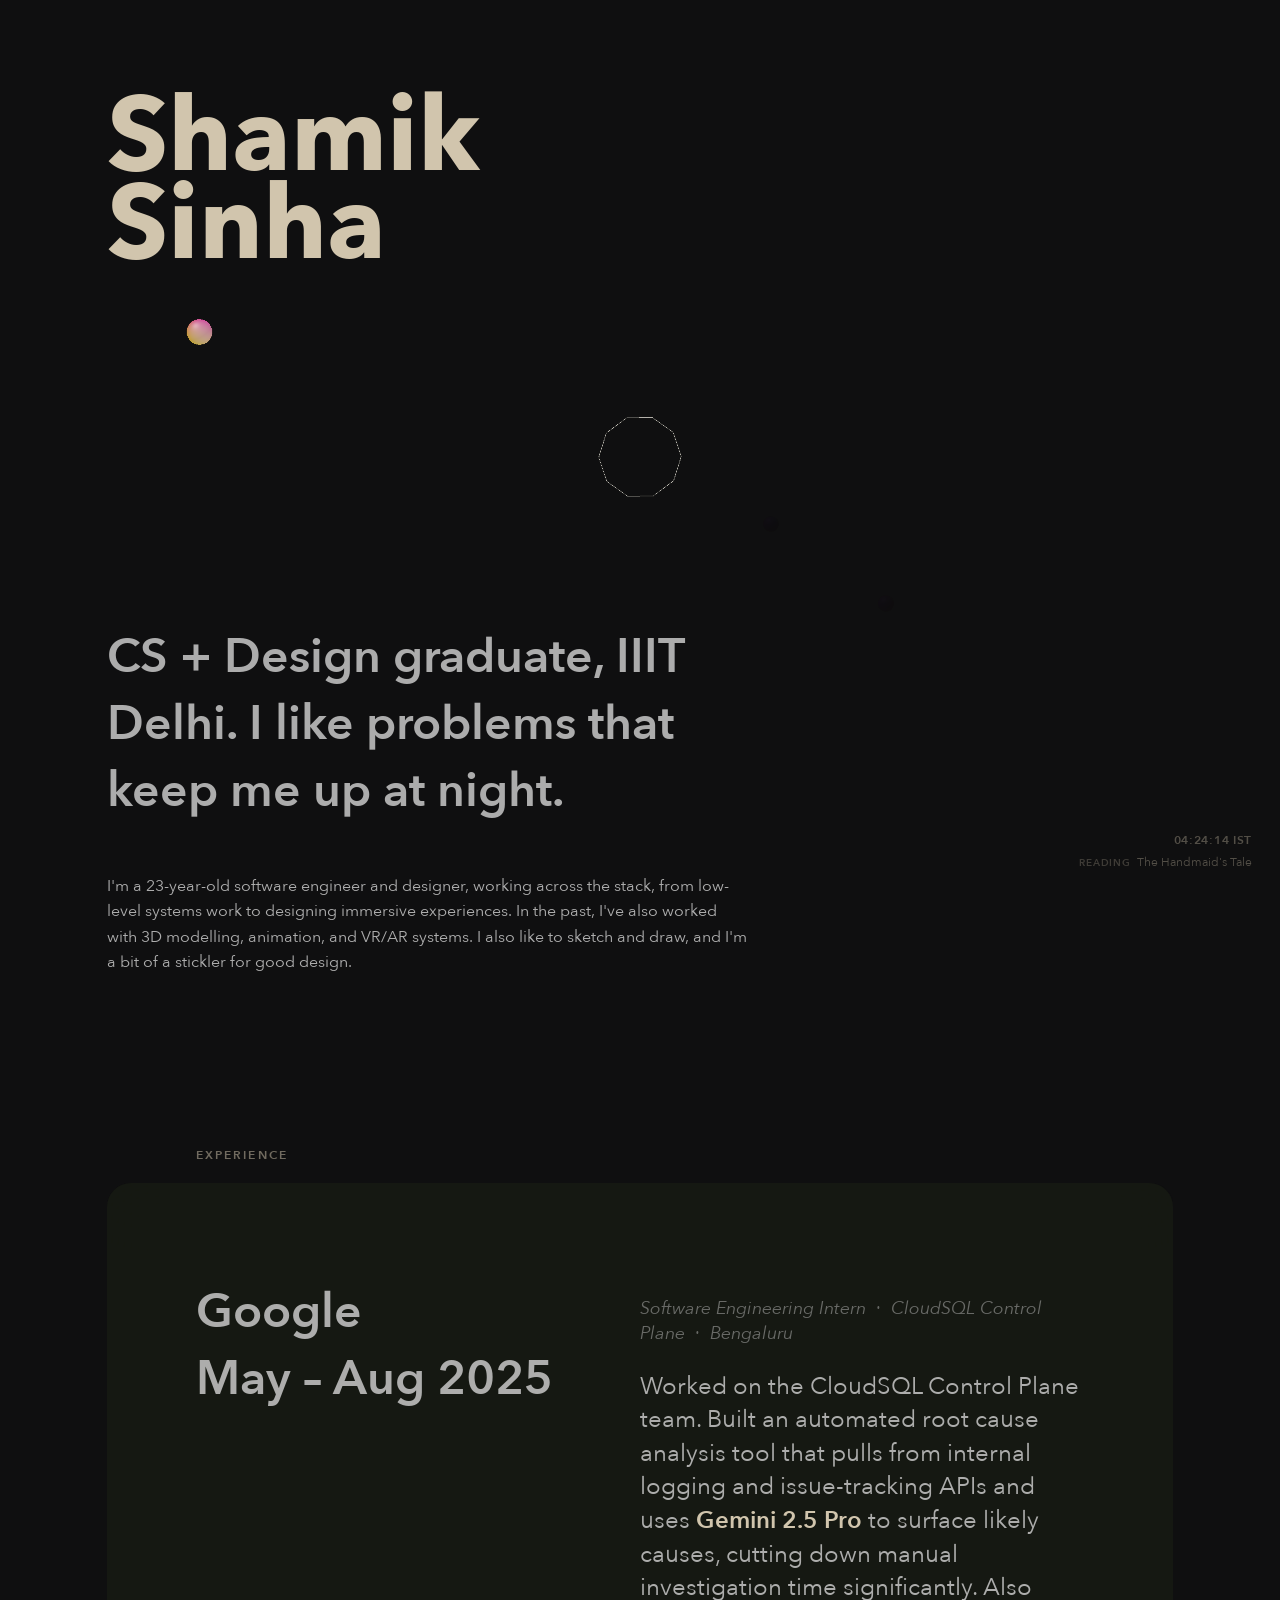
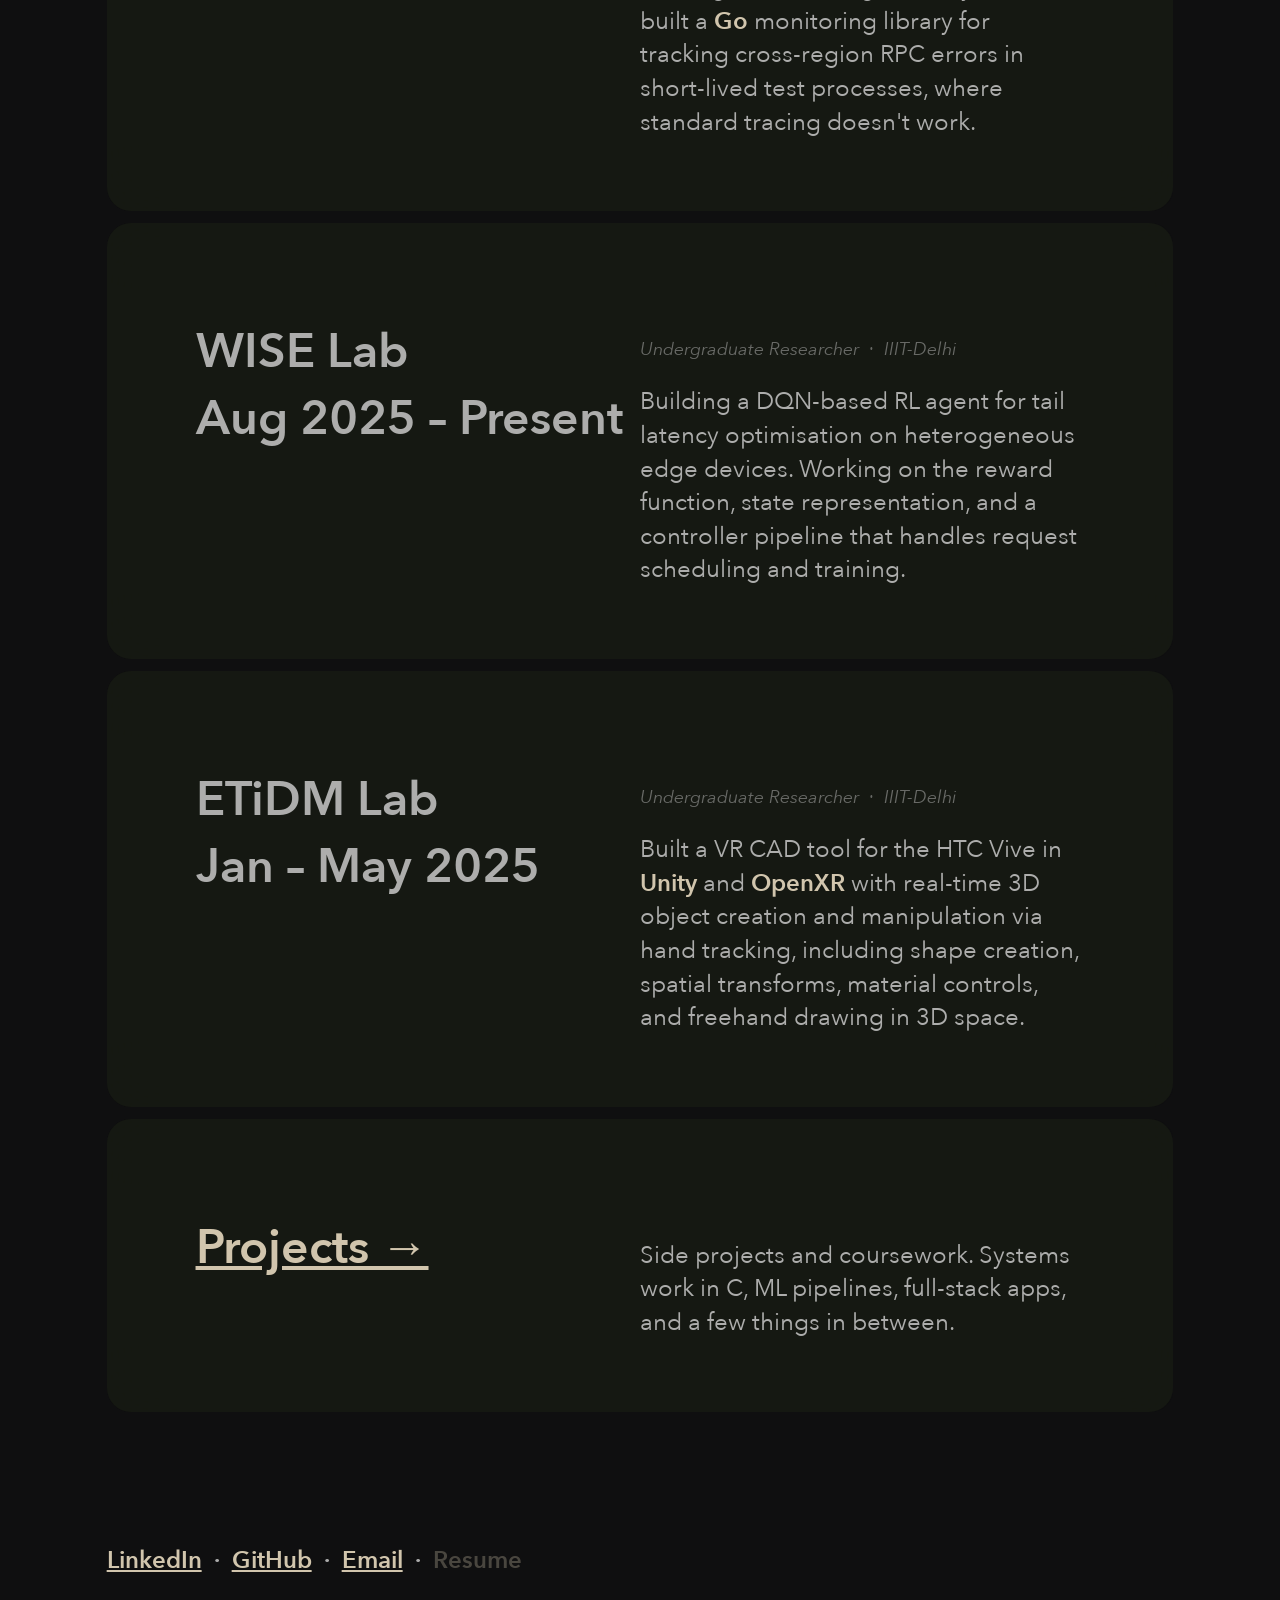
==== commit 46309042: "added bio" ====
--- a/index.html
+++ b/index.html
@@ -15,9 +15,14 @@
     <main>
         <h1 class="logo"><a href="/">Shamik <br>Sinha</a></h1>
 
-        <p class="intro type-primary">
-            I like problems that keep me up at night. CS + Design graduate, IIIT Delhi.
-        </p>
+        <div class="intro">
+            <p class="type-primary">
+                CS + Design graduate, IIIT Delhi. I like problems that keep me up at night.
+            </p>
+            <p class="intro-sub">
+                I'm a 23-year-old software engineer and designer, working across the stack, from low-level systems work to designing immersive experiences. In the past, I've also worked with 3D modelling, animation, and VR/AR systems. I also like to sketch and draw, and I'm a bit of a stickler for good design.
+            </p>
+        </div>
 
         <section class="timeline">
 
--- a/src/style.css
+++ b/src/style.css
@@ -187,6 +187,23 @@
     align-self: end;
 }
 .no-js .intro { opacity: 1; }
+
+.intro-sub {
+    font-size: 1rem;
+    line-height: 1.6;
+    color: var(--c-secondary);
+    margin-top: 1rem;
+}
+
+.no-js .intro-sub { opacity: 1; }
+
+.loaded .intro-sub {
+    animation-name: fadeIn;
+    animation-duration: 2.2s;
+    animation-delay: .8s;
+    animation-timing-function: ease-out;
+    animation-fill-mode: forwards;
+}
 
 .loaded .intro {
     animation-name: fadeIn;
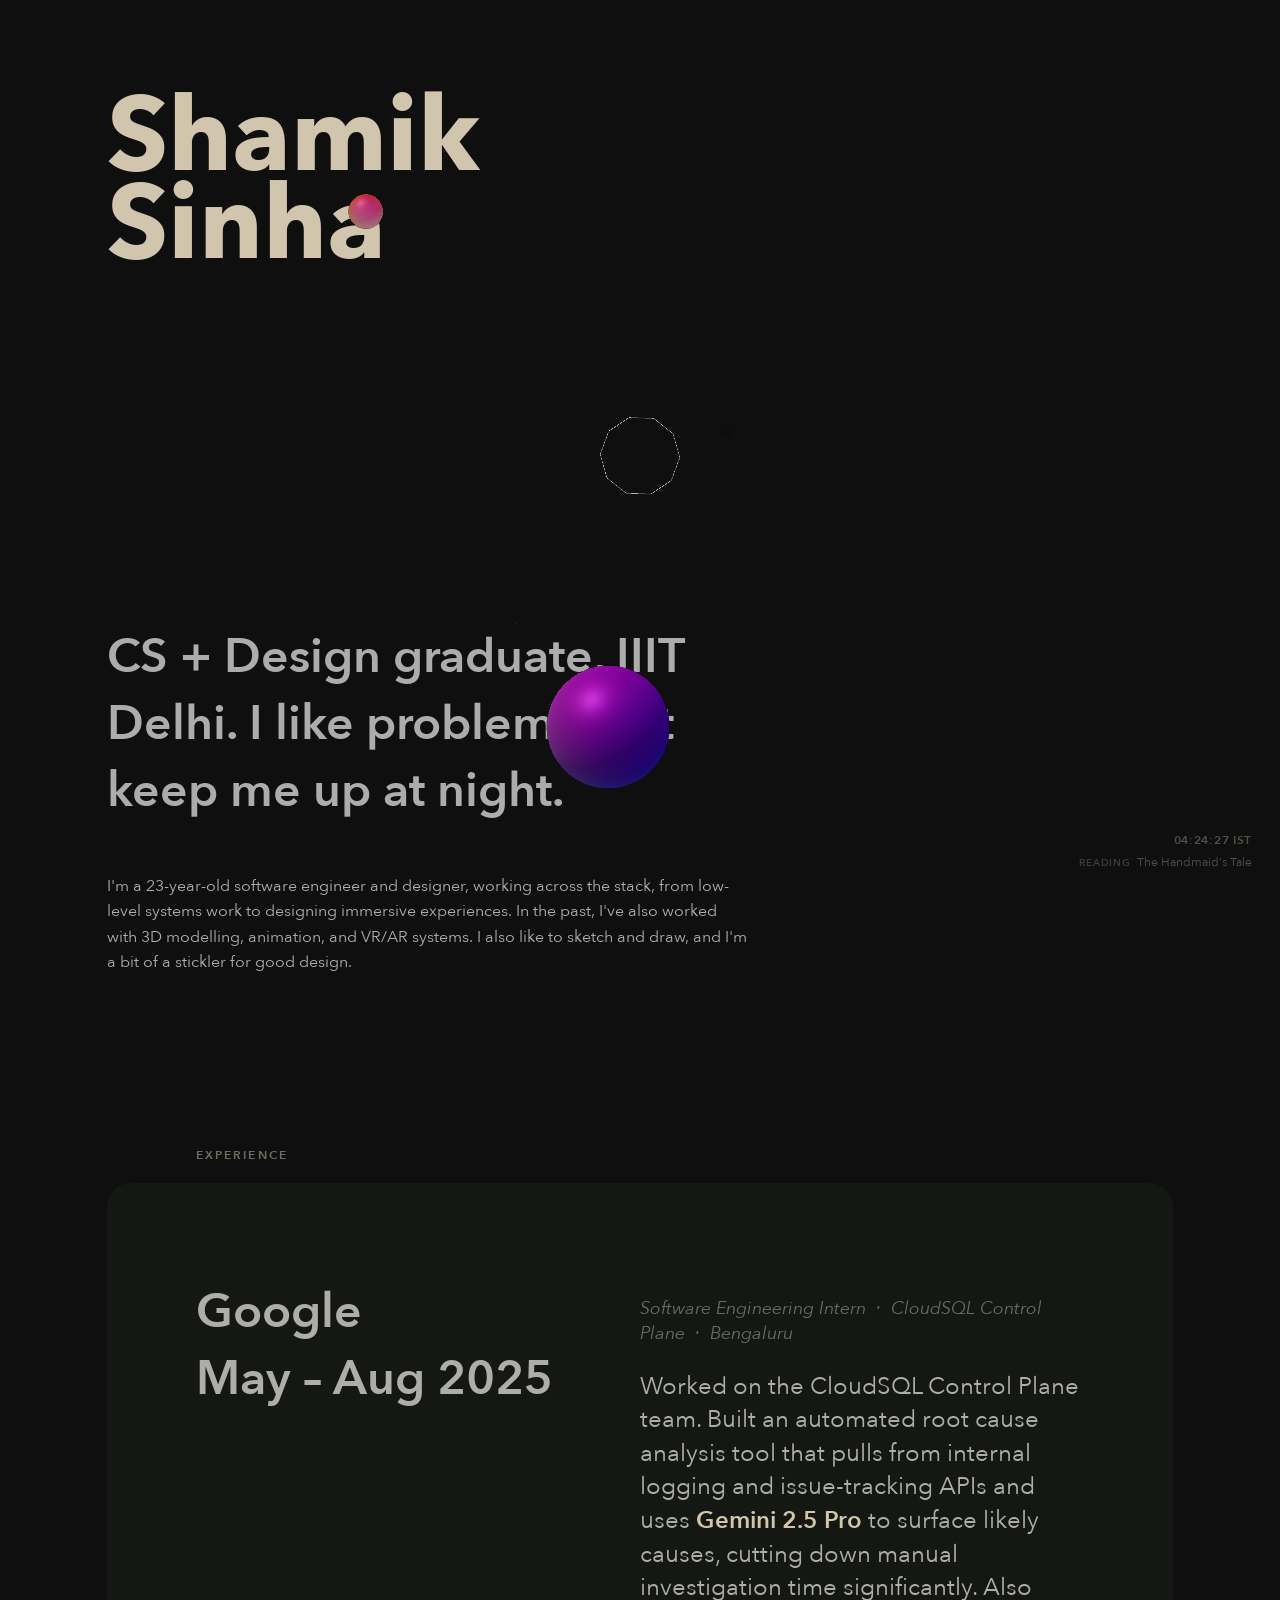
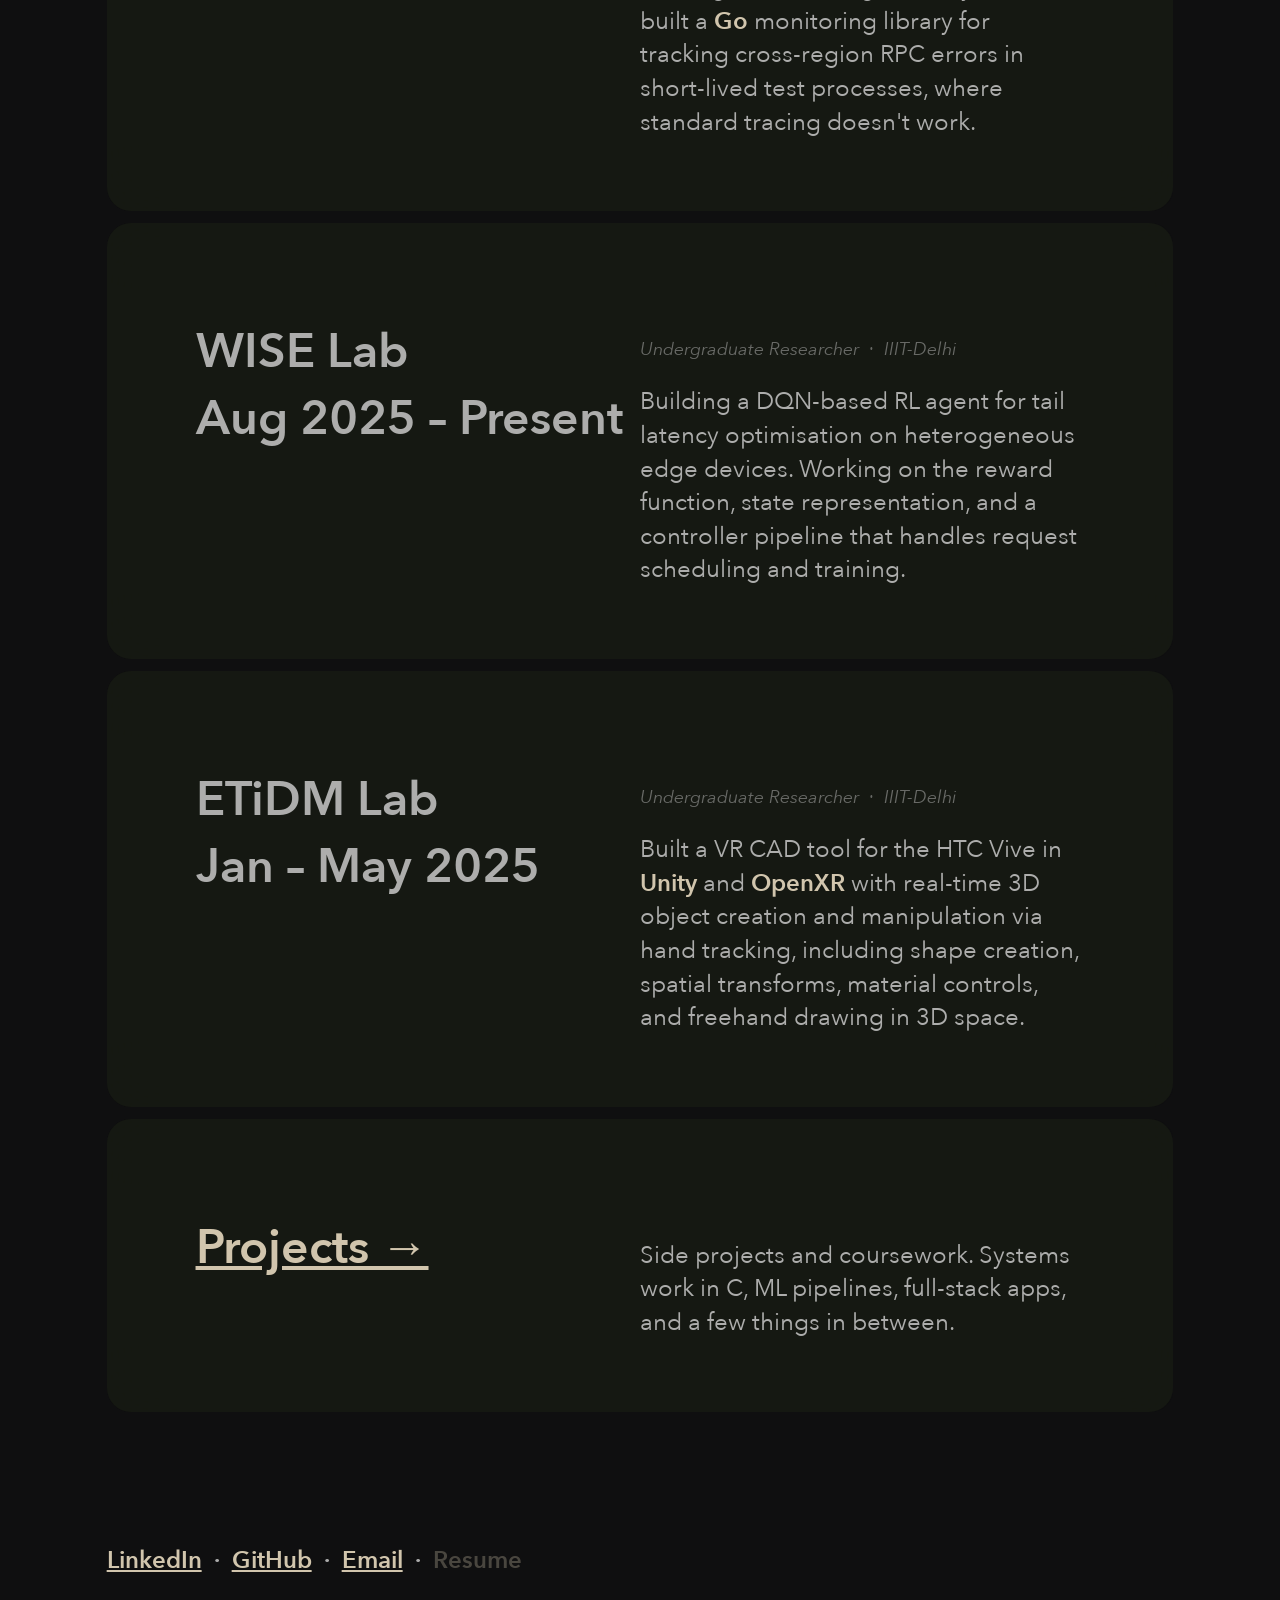
==== commit a278b863: "changed favicon" ====
--- a/index.html
+++ b/index.html
@@ -7,6 +7,7 @@
     <meta name="theme-color" content="#000000">
     <meta name="description" content="Shamik Sinha. CS + Design at IIIT-Delhi." />
     <meta name="author" content="Shamik Sinha" />
+    <link rel="icon" type="image/svg+xml" href="./favicon.svg">
     <script>document.documentElement.classList.remove('no-js');</script>
     <link rel="stylesheet" href="./src/style.css?5">
 </head>
